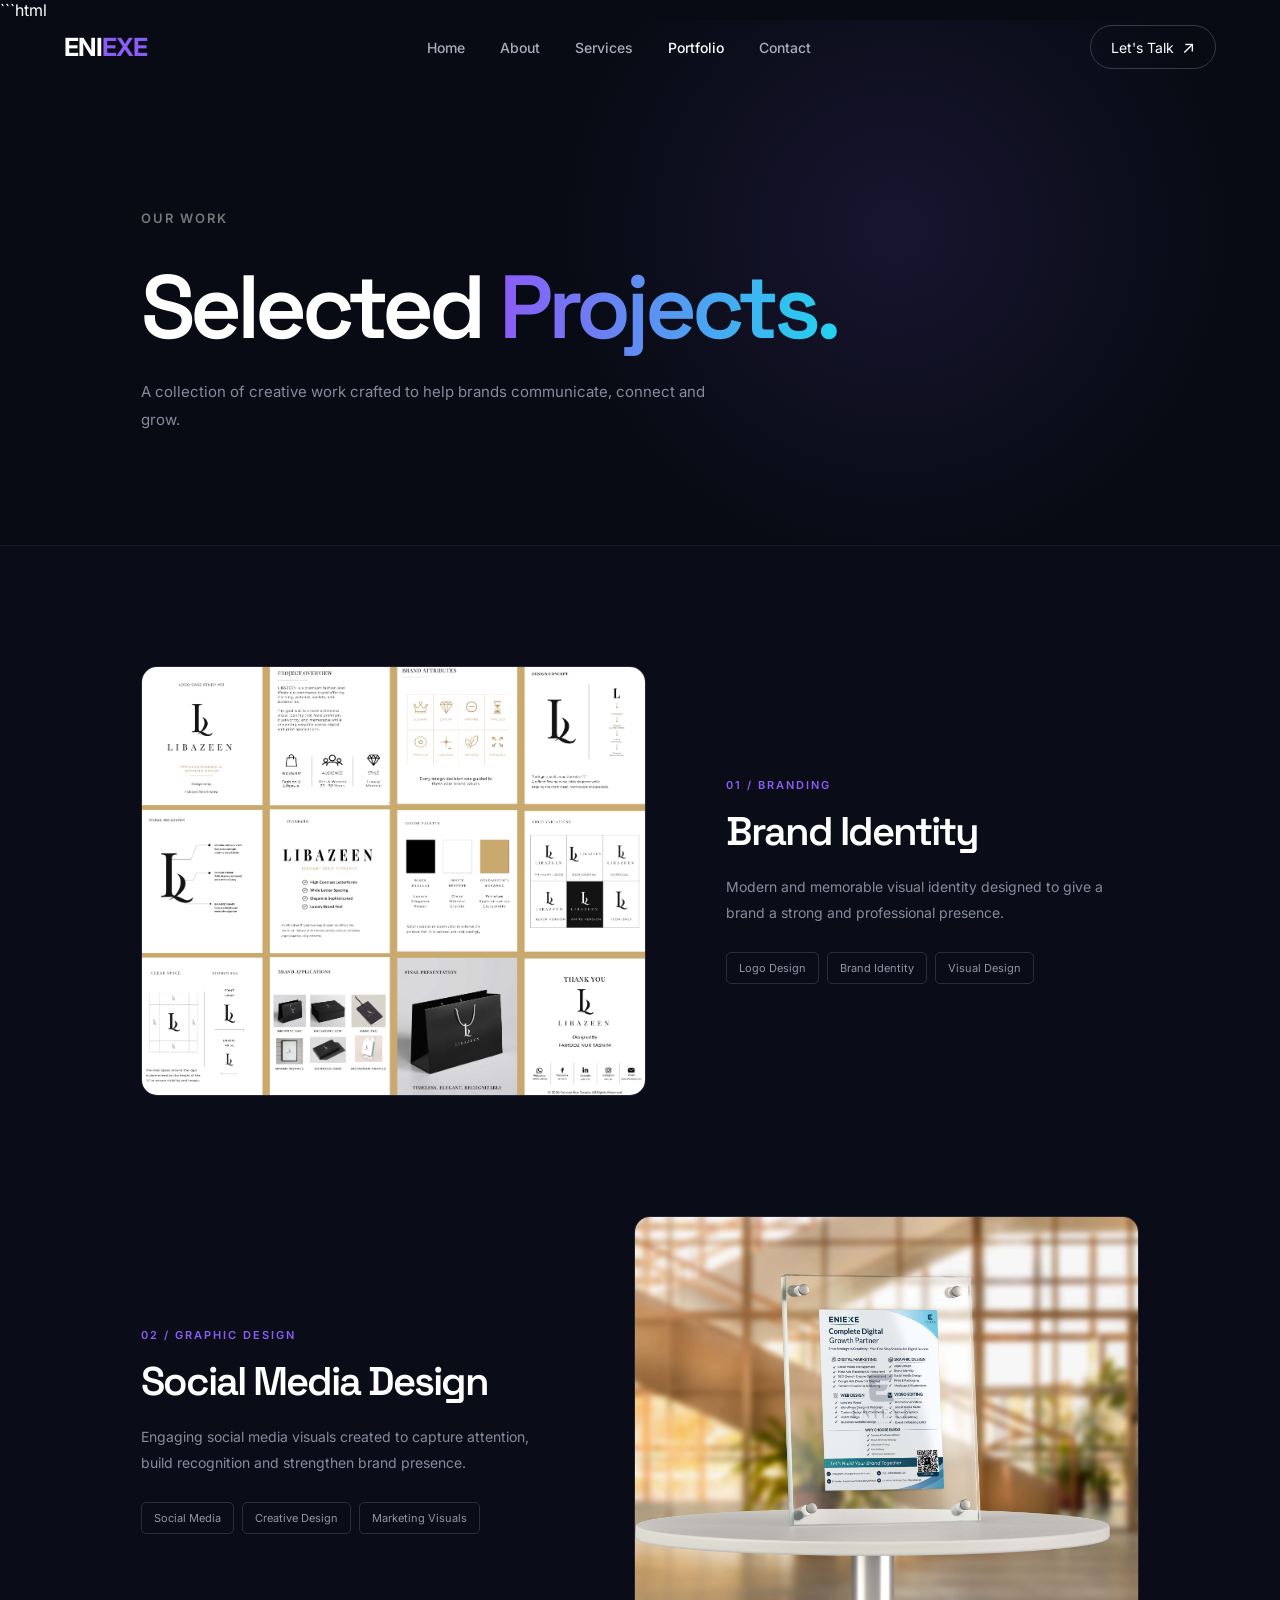
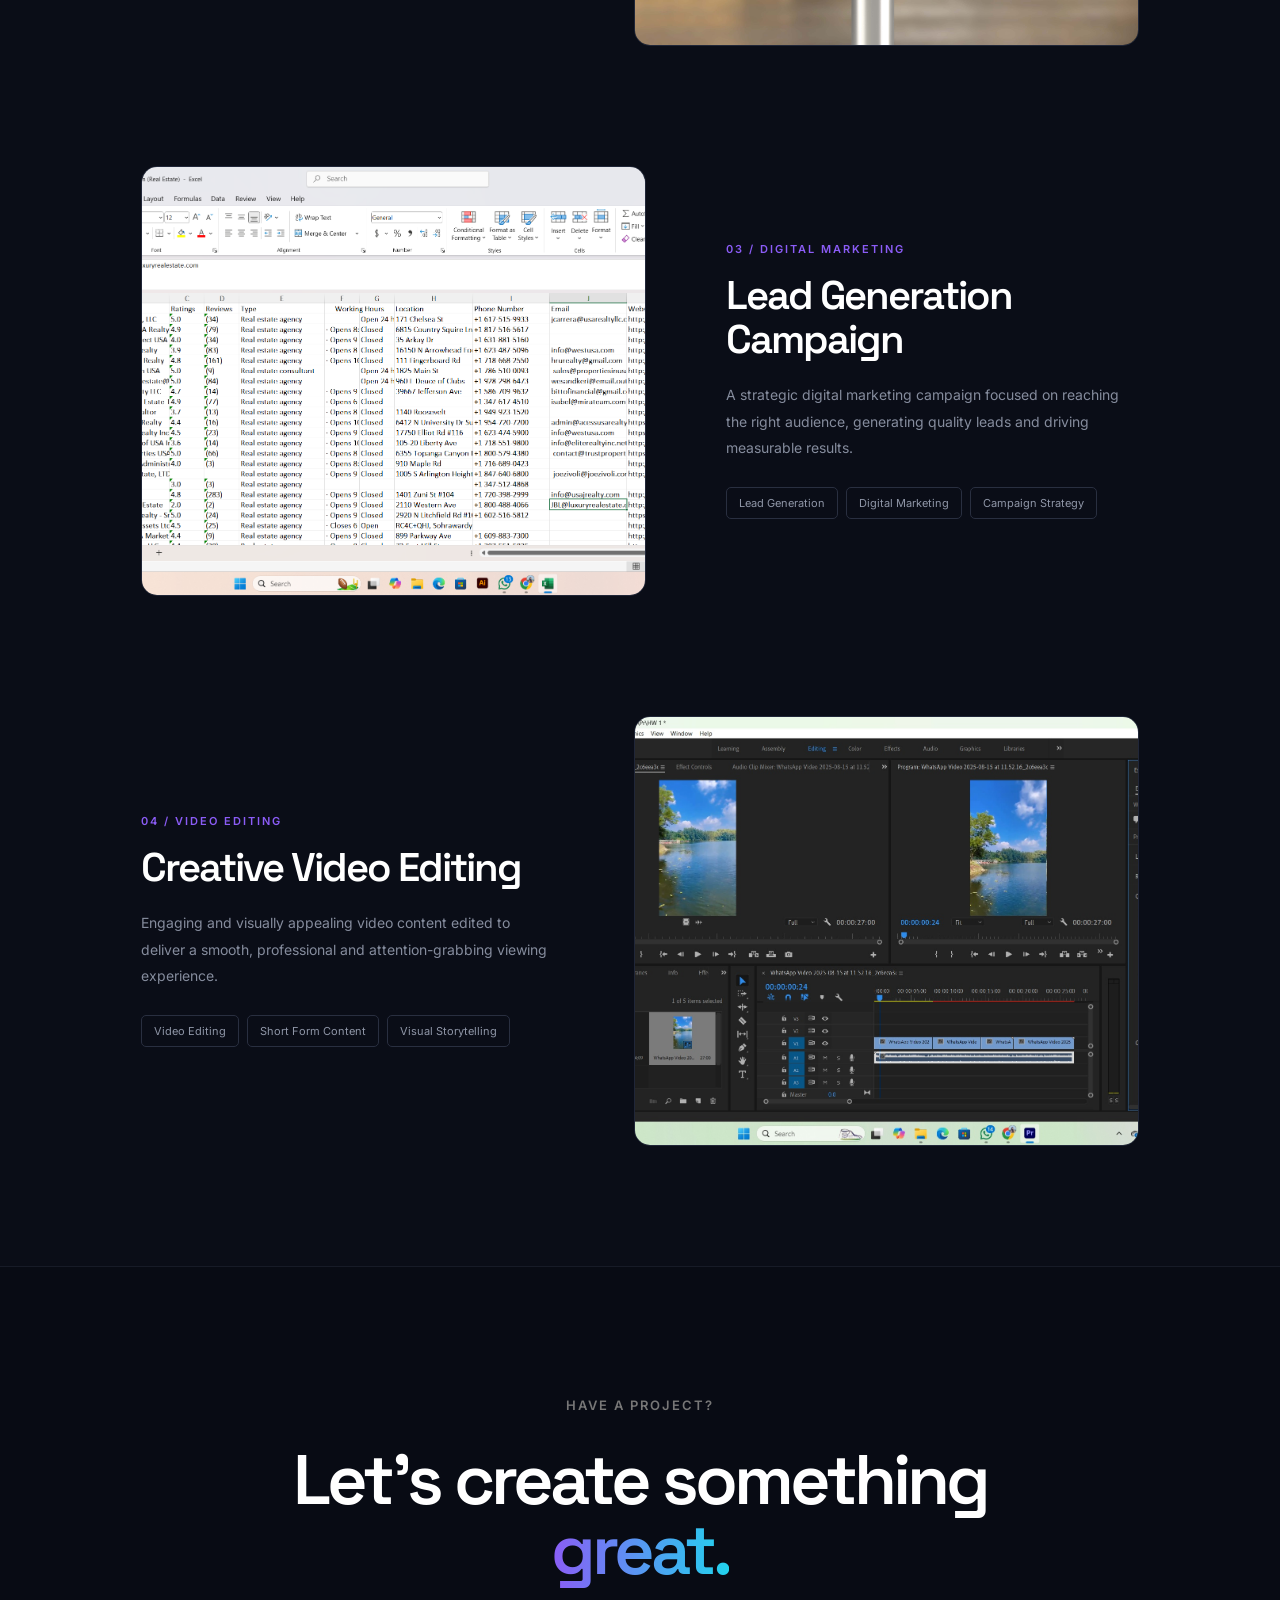
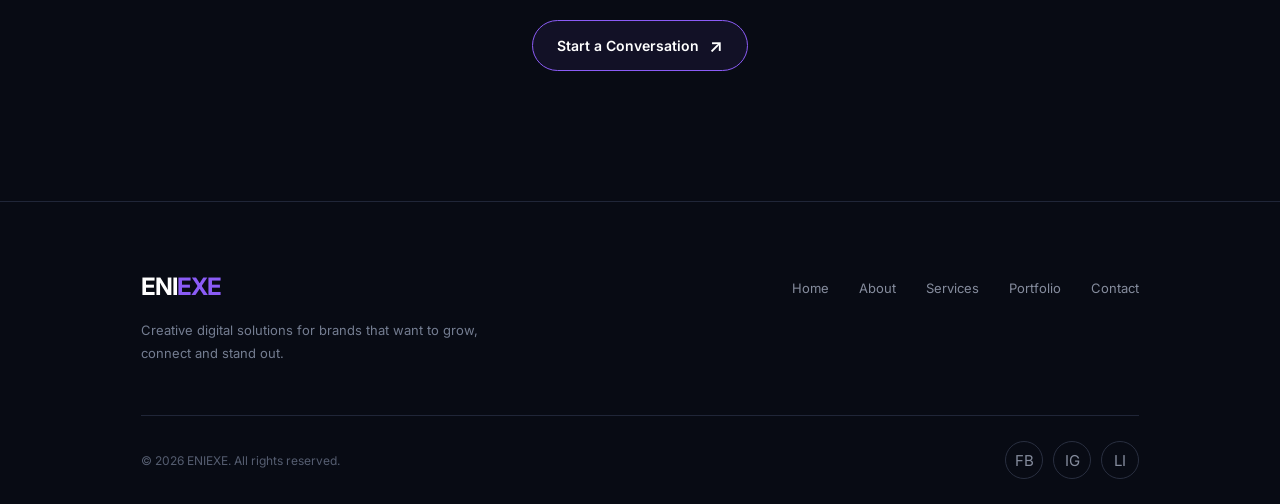
==== portfolio.html @ 936d0c3c "Update social media links and icons" ====
```html
<!DOCTYPE html>
<html lang="en">

<head>

    <meta charset="UTF-8">
    <meta name="viewport" content="width=device-width, initial-scale=1.0">

    <title>Portfolio | ENIEXE</title>

    <link rel="preconnect" href="https://fonts.googleapis.com">
    <link rel="preconnect" href="https://fonts.gstatic.com" crossorigin>

    <link href="https://fonts.googleapis.com/css2?family=Inter:wght@400;500;600;700&family=Space+Grotesk:wght@500;600;700&display=swap" rel="stylesheet">

    <link rel="stylesheet" href="css/style.css">
<link 
    rel="stylesheet" 
    href="https://cdnjs.cloudflare.com/ajax/libs/font-awesome/6.5.2/css/all.min.css"
>
</head>


<body>


    <!-- =========================
         NAVBAR
    ========================= -->

    <nav class="navbar">

        <div class="nav-container">

            <a href="index.html" class="brand">
                ENI<span>EXE</span>
            </a>

            <div class="nav-menu">

                <a href="index.html">Home</a>
                <a href="about.html">About</a>
                <a href="services.html">Services</a>
                <a href="portfolio.html" class="active">Portfolio</a>
                <a href="contact.html">Contact</a>

            </div>

            <a href="contact.html" class="nav-button">
                Let's Talk <span>↗</span>
            </a>

            <button class="menu-toggle">
                ☰
            </button>

        </div>

    </nav>



    <!-- =========================
         PORTFOLIO HERO
    ========================= -->

    <section class="portfolio-page">

        <div class="portfolio-page-container">

            <span class="section-label">
                OUR WORK
            </span>

            <h1>
                Selected <span>Projects.</span>
            </h1>

            <p>
                A collection of creative work crafted to help brands
                communicate, connect and grow.
            </p>

        </div>

    </section>



    <!-- =========================
         PROJECTS
    ========================= -->

    <section class="portfolio-projects">

        <div class="portfolio-projects-container">


            <!-- PROJECT 01 -->

            <article class="project-item">

                <div class="project-image">

                    <img
                        src="images/portfolio-1.jpg"
                        alt="Brand Identity Design"
                    >

                </div>

                <div class="project-content">

                    <span>01 / BRANDING</span>

                    <h2>Brand Identity</h2>

                    <p>
                        Modern and memorable visual identity designed
                        to give a brand a strong and professional presence.
                    </p>

                    <div class="project-tags">
                        <span>Logo Design</span>
                        <span>Brand Identity</span>
                        <span>Visual Design</span>
                    </div>

                </div>

            </article>



            <!-- PROJECT 02 -->

            <article class="project-item reverse">

                <div class="project-image">

                    <img
                        src="images/portfolio-2.jpg"
                        alt="Social Media Design"
                    >

                </div>

                <div class="project-content">

                    <span>02 / GRAPHIC DESIGN</span>

                    <h2>Social Media Design</h2>

                    <p>
                        Engaging social media visuals created to capture
                        attention, build recognition and strengthen brand presence.
                    </p>

                    <div class="project-tags">
                        <span>Social Media</span>
                        <span>Creative Design</span>
                        <span>Marketing Visuals</span>
                    </div>

                </div>

            </article>



            <!-- PROJECT 03 -->

            <article class="project-item">

                <div class="project-image">

                    <img
                        src="images/portfolio-3.jpg"
                        alt="Digital Marketing Lead Generation"
                    >

                </div>

                <div class="project-content">

                    <span>03 / DIGITAL MARKETING</span>

                    <h2>Lead Generation Campaign</h2>

                    <p>
                        A strategic digital marketing campaign focused on
                        reaching the right audience, generating quality leads
                        and driving measurable results.
                    </p>

                    <div class="project-tags">
                        <span>Lead Generation</span>
                        <span>Digital Marketing</span>
                        <span>Campaign Strategy</span>
                    </div>

                </div>

            </article>



            <!-- PROJECT 04 -->

            <article class="project-item reverse">

                <div class="project-image">

                    <img
                        src="images/portfolio-4.jpg"
                        alt="Video Editing Project"
                    >

                </div>

                <div class="project-content">

                    <span>04 / VIDEO EDITING</span>

                    <h2>Creative Video Editing</h2>

                    <p>
                        Engaging and visually appealing video content edited
                        to deliver a smooth, professional and attention-grabbing
                        viewing experience.
                    </p>

                    <div class="project-tags">
                        <span>Video Editing</span>
                        <span>Short Form Content</span>
                        <span>Visual Storytelling</span>
                    </div>

                </div>

            </article>


        </div>

    </section>



    <!-- =========================
         CTA
    ========================= -->

    <section class="portfolio-cta">

        <div class="portfolio-cta-container">

            <span class="section-label">
                HAVE A PROJECT?
            </span>

            <h2>
                Let's create something
                <span>great.</span>
            </h2>

            <a href="contact.html" class="contact-button">
                Start a Conversation
                <span>↗</span>
            </a>

        </div>

    </section>



    <!-- =========================
         FOOTER
    ========================= -->

    <footer class="footer">

        <div class="footer-container">

            <div class="footer-brand">

                <a href="index.html" class="brand">
                    ENI<span>EXE</span>
                </a>

                <p>
                    Creative digital solutions for brands
                    that want to grow, connect and stand out.
                </p>

            </div>


            <div class="footer-links">

                <a href="index.html">Home</a>
                <a href="about.html">About</a>
                <a href="services.html">Services</a>
                <a href="portfolio.html">Portfolio</a>
                <a href="contact.html">Contact</a>

            </div>

        </div>


        <div class="footer-bottom">

            <p>
                © 2026 ENIEXE. All rights reserved.
            </p>

            <div class="footer-socials">

                <a href="#">FB</a>
                <a href="#">IG</a>
                <a href="#">LI</a>

            </div>

        </div>

    </footer>


</body>

</html>
---- css/style.css ----
/* =========================
   RESET
========================= */

* {
    margin: 0;
    padding: 0;
    box-sizing: border-box;
}

html {
    scroll-behavior: smooth;
}

body {
    font-family: 'Inter', sans-serif;
    background: #080b14;
    color: #ffffff;
    overflow-x: hidden;
}

a {
    text-decoration: none;
    color: inherit;
}


/* =========================
   NAVBAR
========================= */

.navbar {
    position: absolute;
    top: 0;
    left: 0;
    width: 100%;
    padding: 25px 0;
    z-index: 1000;
}

.nav-container {
    width: 90%;
    max-width: 1200px;
    margin: auto;

    display: flex;
    align-items: center;
    justify-content: space-between;
}


/* Brand */

.brand {
    color: #ffffff;
    text-decoration: none;

    font-size: 25px;
    font-weight: 700;
    letter-spacing: -1px;
}

.brand span {
    color: #8b5cf6;
}


/* Navigation */

.nav-menu {
    display: flex;
    align-items: center;
    gap: 35px;
}

.nav-menu a {
    color: #a7adbd;
    text-decoration: none;

    font-size: 14px;
    font-weight: 500;

    transition: 0.3s ease;
}

.nav-menu a:hover,
.nav-menu a.active {
    color: #ffffff;
}


/* Let's Talk */

.nav-button {
    display: flex;
    align-items: center;
    gap: 8px;

    padding: 11px 20px;

    color: #ffffff;
    text-decoration: none;

    border: 1px solid #353a4a;
    border-radius: 30px;

    font-size: 14px;

    transition: 0.3s ease;
}

.nav-button span {
    font-size: 17px;
}

.nav-button:hover {
    background: #ffffff;
    color: #080b14;
    border-color: #ffffff;
}


/* Mobile Menu */

.menu-toggle {
    display: none;

    background: transparent;
    border: none;

    color: #ffffff;
    font-size: 25px;

    cursor: pointer;
}


/* =========================
   HERO
========================= */

.hero {
    min-height: 100vh;

    position: relative;

    display: flex;
    align-items: center;
    justify-content: center;

    text-align: center;

    overflow: hidden;

    background:
        radial-gradient(
            circle at 50% 40%,
            rgba(139, 92, 246, 0.18),
            transparent 35%
        ),
        radial-gradient(
            circle at 20% 80%,
            rgba(34, 211, 238, 0.08),
            transparent 30%
        ),
        #080b14;
}


/* Hero Content */

.hero-content {
    width: 90%;
    max-width: 850px;

    padding-top: 80px;

    position: relative;
    z-index: 2;
}


/* Logo */

.logo {
    width: 120px;
    max-width: 100%;
    margin-bottom: 25px;

    filter: brightness(0) invert(1);
}


/* Main Heading */

.hero h1 {
    font-family: 'Space Grotesk', sans-serif;

    font-size: clamp(60px, 9vw, 110px);

    line-height: 0.95;

    font-weight: 700;

    letter-spacing: -5px;

    margin-bottom: 15px;

    background: linear-gradient(
        90deg,
        #ffffff,
        #8b5cf6,
        #22d3ee
    );

    -webkit-background-clip: text;
    -webkit-text-fill-color: transparent;
}


/* Subtitle */

.hero h3 {
    font-size: 20px;

    font-weight: 500;

    color: #b5bbca;

    margin-bottom: 25px;
}


/* Description */

.hero p {
    max-width: 650px;

    margin: 0 auto 35px;

    color: #9299aa;

    font-size: 15px;

    line-height: 1.8;
}


/* =========================
   BUTTONS
========================= */

.buttons {
    display: flex;

    justify-content: center;

    align-items: center;

    gap: 15px;
}

.buttons a {
    display: inline-flex;

    align-items: center;

    justify-content: center;

    padding: 14px 25px;

    border-radius: 7px;

    font-size: 14px;

    font-weight: 600;

    transition: 0.3s ease;
}


/* First Button */

.buttons a:first-child {
    background: #ffffff;

    color: #080b14;
}

.buttons a:first-child:hover {
    transform: translateY(-3px);

    box-shadow:
        0 10px 30px rgba(255, 255, 255, 0.15);
}


/* Second Button */

.buttons a:last-child {
    border: 1px solid #353a4a;

    color: #ffffff;
}

.buttons a:last-child:hover {
    border-color: #8b5cf6;

    background: rgba(139, 92, 246, 0.08);
}


/* =========================
   RESPONSIVE
========================= */

@media (max-width: 768px) {

    .nav-menu,
    .nav-button {
        display: none;
    }

    .menu-toggle {
        display: block;
    }

    .hero {
        min-height: 100vh;
    }

    .hero h1 {
        font-size: 60px;

        letter-spacing: -3px;
    }

    .hero h3 {
        font-size: 17px;
    }

    .hero p {
        font-size: 14px;
    }

    .buttons {
        flex-direction: column;
    }

    .buttons a {
        width: 200px;
    }
}
/* =========================
   ABOUT SECTION
========================= */

.about-section {
    padding: 140px 0;
    background: #080b14;
    border-top: 1px solid #171b27;
}

.about-container {
    width: 90%;
    max-width: 1200px;
    margin: auto;

    display: grid;
    grid-template-columns: 1fr 1fr;
    gap: 100px;
}


/* Section Label */

.section-label {
    display: inline-block;

    color: #8b5cf6;

    font-size: 12px;
    font-weight: 600;

    letter-spacing: 2px;

    margin-bottom: 25px;
}


/* Heading */

.about-heading h2 {
    font-family: 'Space Grotesk', sans-serif;

    font-size: clamp(50px, 6vw, 80px);

    line-height: 1;

    letter-spacing: -4px;

    font-weight: 600;
}

.about-heading h2 span {
    display: block;

    background: linear-gradient(
        90deg,
        #8b5cf6,
        #22d3ee
    );

    -webkit-background-clip: text;
    -webkit-text-fill-color: transparent;
}


/* About Content */

.about-content {
    padding-top: 40px;
}

.about-content p {
    color: #8f96a8;

    font-size: 15px;

    line-height: 1.9;

    margin-bottom: 25px;
}

.about-content .about-intro {
    color: #ffffff;

    font-size: 20px;

    line-height: 1.6;
}


/* About Link */

.about-link {
    display: inline-flex;

    align-items: center;

    gap: 10px;

    margin-top: 15px;

    color: #ffffff;

    font-size: 14px;

    font-weight: 600;

    border-bottom: 1px solid #353a4a;

    padding-bottom: 8px;

    transition: 0.3s ease;
}

.about-link:hover {
    color: #8b5cf6;

    border-color: #8b5cf6;
}

.about-link span {
    font-size: 17px;
}


/* =========================
   STATS
========================= */

.about-stats {
    width: 90%;
    max-width: 1200px;

    margin: 100px auto 0;

    padding-top: 40px;

    border-top: 1px solid #202431;

    display: grid;

    grid-template-columns: repeat(4, 1fr);

    gap: 30px;
}

.stat h3 {
    font-family: 'Space Grotesk', sans-serif;

    font-size: 42px;

    font-weight: 600;

    margin-bottom: 8px;
}

.stat p {
    color: #747b8d;

    font-size: 13px;
}


/* =========================
   ABOUT RESPONSIVE
========================= */

@media (max-width: 768px) {

    .about-section {
        padding: 100px 0;
    }

    .about-container {
        grid-template-columns: 1fr;

        gap: 20px;
    }

    .about-heading h2 {
        font-size: 55px;
    }

    .about-content {
        padding-top: 10px;
    }

    .about-stats {
        grid-template-columns: repeat(2, 1fr);

        margin-top: 70px;
    }

}
/* =========================
   SERVICES SECTION
========================= */

.services-section {
    padding: 140px 0;
    background: #0a0d17;
    border-top: 1px solid #171b27;
}

.services-container {
    width: 90%;
    max-width: 1200px;
    margin: auto;
}


/* =========================
   SERVICES HEADING
========================= */

.services-heading {
    display: flex;
    justify-content: space-between;
    align-items: flex-end;

    gap: 50px;

    margin-bottom: 70px;
}

.services-heading h2 {
    font-family: 'Space Grotesk', sans-serif;

    font-size: clamp(50px, 6vw, 80px);

    line-height: 1;

    letter-spacing: -4px;

    font-weight: 600;
}

.services-heading h2 span {
    background: linear-gradient(
        90deg,
        #8b5cf6,
        #22d3ee
    );

    -webkit-background-clip: text;
    -webkit-text-fill-color: transparent;
}

.services-heading > p {
    max-width: 400px;

    color: #858c9d;

    font-size: 14px;

    line-height: 1.8;

    margin-bottom: 5px;
}


/* =========================
   SERVICES GRID
========================= */

.services-grid {
    display: grid;

    grid-template-columns: repeat(2, 1fr);

    gap: 20px;
}


/* =========================
   SERVICE CARD
========================= */

.service-card {
    position: relative;

    padding: 35px;

    min-height: 400px;

    background: #0d111d;

    border: 1px solid #202533;

    border-radius: 12px;

    overflow: hidden;

    transition: 0.4s ease;
}

.service-card::before {
    content: "";

    position: absolute;

    width: 180px;
    height: 180px;

    right: -80px;
    top: -80px;

    border-radius: 50%;

    background: rgba(139, 92, 246, 0.08);

    filter: blur(40px);

    transition: 0.4s ease;
}

.service-card:hover {
    transform: translateY(-8px);

    border-color: #4c426e;

    box-shadow:
        0 20px 50px rgba(0, 0, 0, 0.25);
}

.service-card:hover::before {
    background: rgba(139, 92, 246, 0.18);
}


/* =========================
   CARD TOP
========================= */

.service-top {
    display: flex;

    align-items: center;

    justify-content: space-between;

    margin-bottom: 55px;
}

.service-number {
    color: #555d70;

    font-family: 'Space Grotesk', sans-serif;

    font-size: 14px;
}

.service-icon {
    width: 48px;
    height: 48px;

    display: flex;

    align-items: center;
    justify-content: center;

    border: 1px solid #303646;

    border-radius: 50%;

    color: #a78bfa;

    font-size: 20px;

    transition: 0.3s ease;
}

.service-card:hover .service-icon {
    background: #8b5cf6;

    color: #ffffff;

    border-color: #8b5cf6;

    transform: rotate(10deg);
}


/* =========================
   CARD CONTENT
========================= */

.service-card h3 {
    font-family: 'Space Grotesk', sans-serif;

    font-size: 27px;

    margin-bottom: 15px;
}

.service-card > p {
    color: #858c9d;

    font-size: 14px;

    line-height: 1.8;

    max-width: 470px;

    margin-bottom: 25px;
}


/* =========================
   SERVICE LIST
========================= */

.service-list {
    display: flex;

    flex-wrap: wrap;

    gap: 8px;

    margin-bottom: 25px;
}

.service-list span {
    padding: 7px 11px;

    border: 1px solid #242a38;

    border-radius: 5px;

    color: #8f96a7;

    font-size: 11px;
}


/* =========================
   SERVICE LINK
========================= */

.service-link {
    display: inline-flex;

    align-items: center;

    gap: 8px;

    color: #ffffff;

    font-size: 13px;

    font-weight: 600;

    transition: 0.3s ease;
}

.service-link span {
    font-size: 17px;

    transition: 0.3s ease;
}

.service-link:hover {
    color: #a78bfa;
}

.service-link:hover span {
    transform: translate(3px, -3px);
}


/* =========================
   SERVICES RESPONSIVE
========================= */

@media (max-width: 768px) {

    .services-section {
        padding: 100px 0;
    }

    .services-heading {
        flex-direction: column;

        align-items: flex-start;

        gap: 25px;
    }

    .services-heading h2 {
        font-size: 55px;
    }

    .services-grid {
        grid-template-columns: 1fr;
    }

    .service-card {
        min-height: auto;

        padding: 28px;
    }
}
.service-icon svg {
    width: 21px;
    height: 21px;
    display: block;
}
.service-icon svg {
    width: 22px;
    height: 22px;
    display: block;
}
/* ================= ABOUT SECTION ================= */

.about-section {
    padding: 140px 0;
    background: #080b14;
}

.about-container {
    width: 78%;
    max-width: 1200px;
    margin: auto;

    display: grid;
    grid-template-columns: 1fr 1fr;
    gap: 100px;
}


/* Section Label */

.section-label {
    color: #8b5cf6;
    font-size: 13px;
    font-weight: 600;
    letter-spacing: 3px;
}


/* Heading */

.about-left h2 {
    margin-top: 25px;

    font-size: 55px;
    line-height: 1.1;
    font-weight: 600;
    color: #ffffff;
}

.about-left h2 span {
    background: linear-gradient(
        90deg,
        #9b6cff,
        #35c6e8
    );

    -webkit-background-clip: text;
    -webkit-text-fill-color: transparent;
}


/* Right Content */

.about-right {
    padding-top: 45px;
}

.about-right p {
    color: #8f9bb5;
    font-size: 16px;
    line-height: 1.9;
    margin-bottom: 25px;
}

.about-right .about-intro {
    color: #dce1ed;
    font-size: 19px;
    line-height: 1.7;
}


/* About Link */

.about-link {
    display: inline-flex;
    gap: 10px;
    align-items: center;

    margin-top: 15px;

    color: #ffffff;
    text-decoration: none;

    font-weight: 600;

    transition: 0.3s ease;
}

.about-link span {
    font-size: 18px;
}

.about-link:hover {
    color: #9b6cff;
}


/* Stats */

.about-stats {
    width: 78%;
    max-width: 1200px;
    margin: 100px auto 0;

    display: grid;
    grid-template-columns: repeat(4, 1fr);

    border-top: 1px solid #202638;
    border-bottom: 1px solid #202638;
}

.stat {
    padding: 40px 25px;

    border-right: 1px solid #202638;
}

.stat:last-child {
    border-right: none;
}

.stat h3 {
    margin: 0 0 10px;

    font-size: 38px;
    font-weight: 600;

    background: linear-gradient(
        90deg,
        #9b6cff,
        #35c6e8
    );

    -webkit-background-clip: text;
    -webkit-text-fill-color: transparent;
}

.stat p {
    margin: 0;

    color: #7f8ba5;
    font-size: 14px;
}
/* =========================
   PORTFOLIO SECTION
========================= */

.portfolio-section {
    padding: 140px 0;
    background: #0a0d17;
    border-top: 1px solid #171b27;
}

.portfolio-container {
    width: 90%;
    max-width: 1200px;
    margin: 0 auto;
}


/* Portfolio Heading */

.portfolio-heading {
    display: flex;
    justify-content: space-between;
    align-items: flex-end;
    gap: 40px;
    margin-bottom: 55px;
}

.section-label {
    display: inline-block;
    margin-bottom: 12px;
    font-size: 13px;
    font-weight: 600;
    letter-spacing: 2px;
    color: #777;
}

.portfolio-heading h2 {
    margin: 0;
    font-family: 'Space Grotesk', sans-serif;
    font-size: 52px;
    line-height: 1.1;
    font-weight: 600;
    letter-spacing: -3px;
    color: #ffffff;
}

.portfolio-heading h2 span {
    background: linear-gradient(
        90deg,
        #8b5cf6,
        #22d3ee
    );

    -webkit-background-clip: text;
    -webkit-text-fill-color: transparent;
}

.portfolio-heading > p {
    max-width: 400px;
    margin: 0;
    color: #858c9d;
    font-size: 14px;
    line-height: 1.8;
}


/* Portfolio Grid */

.portfolio-grid {
    display: grid;
    grid-template-columns: repeat(2, 1fr);
    gap: 35px;
}


/* Portfolio Card */

.portfolio-card {
    background: #f7f7f7;
    border-radius: 18px;
    overflow: hidden;
    transition: transform 0.3s ease, box-shadow 0.3s ease;
}

.portfolio-card:hover {
    transform: translateY(-8px);
    box-shadow: 0 15px 35px rgba(0, 0, 0, 0.08);
}


/* Portfolio Image */

.portfolio-image {
    width: 100%;
    height: 300px;
    overflow: hidden;
    background: #eeeeee;
}

.portfolio-image img {
    width: 100%;
    height: 100%;
    display: block;
    object-fit: cover;
    transition: transform 0.5s ease;
}

.portfolio-card:hover .portfolio-image img {
    transform: scale(1.05);
}


/* Portfolio Info */

.portfolio-info {
    padding: 28px;
}

.portfolio-info > span {
    display: block;
    margin-bottom: 10px;
    font-size: 12px;
    font-weight: 600;
    letter-spacing: 1.5px;
    color: #777;
}

.portfolio-info h3 {
    margin: 0 0 12px;
    font-size: 25px;
    font-weight: 600;
    color: #111;
}

.portfolio-info p {
    margin: 0;
    color: #666;
    font-size: 14px;
    line-height: 1.7;
}


//* View All Button */

.portfolio-button {
    width: 100%;
    margin-top: 50px;

    display: flex;
    justify-content: center;
    align-items: center;
}

.portfolio-button a {
    display: inline-flex;
    align-items: center;
    gap: 10px;

    padding: 14px 25px;

    border: 1px solid #8b5cf6;
    border-radius: 50px;

    color: #ffffff;
    background: rgba(139, 92, 246, 0.08);

    text-decoration: none;

    font-size: 14px;
    font-weight: 600;

    transition: all 0.3s ease;
}

.portfolio-button a span {
    font-size: 18px;
    transition: transform 0.3s ease;
}

.portfolio-button a:hover {
    background: #8b5cf6;
    color: #ffffff;
    border-color: #8b5cf6;

    box-shadow: 0 8px 25px rgba(139, 92, 246, 0.25);
}

.portfolio-button a:hover span {
    transform: translate(3px, -3px);
}

/* =========================
   RESPONSIVE
========================= */

@media (max-width: 768px) {

    .portfolio-section {
        padding: 70px 0;
    }

    .portfolio-heading {
        flex-direction: column;
        align-items: flex-start;
        gap: 20px;
        margin-bottom: 40px;
    }

    .portfolio-heading h2 {
        font-size: 40px;
    }

    .portfolio-grid {
        grid-template-columns: 1fr;
        gap: 25px;
    }
    .portfolio-image {
        height: 260px;
    }
}
@media (max-width: 480px) {
    .portfolio-heading h2 {
        font-size: 34px;
    }
    .portfolio-info {
        padding: 22px;
    }
    .portfolio-info h3 {
        font-size: 22px;
    }
    .portfolio-image {
        height: 230px;
    }
}
/* FORCE VIEW ALL BUTTON CENTER */

.portfolio-button {
    width: 100% !important;
    display: flex !important;
    justify-content: center !important;
    align-items: center !important;
    text-align: center !important;
    margin: 50px auto 0 !important;
}

.portfolio-button a {
    margin: 0 auto !important;
}
/* =========================
   CONTACT SECTION
========================= */

.contact-section {
    padding: 140px 0;
    background: #080b14;
    border-top: 1px solid #171b27;
}

.contact-container {
    width: 78%;
    max-width: 1200px;
    margin: auto;

    display: grid;
    grid-template-columns: 1.2fr 0.8fr;
    gap: 100px;

    align-items: center;
}


/* Contact Heading */

.contact-content h2 {
    margin: 0 0 25px;

    font-family: 'Space Grotesk', sans-serif;

    font-size: clamp(50px, 6vw, 80px);

    line-height: 1;

    letter-spacing: -4px;

    font-weight: 600;

    color: #ffffff;
}

.contact-content h2 span {
    background: linear-gradient(
        90deg,
        #8b5cf6,
        #22d3ee
    );

    -webkit-background-clip: text;
    -webkit-text-fill-color: transparent;
}


/* Contact Description */

.contact-content > p {
    max-width: 520px;

    margin-bottom: 35px;

    color: #858c9d;

    font-size: 15px;

    line-height: 1.9;
}


/* Contact Button */

.contact-button {
    display: inline-flex;

    align-items: center;
    gap: 10px;

    padding: 14px 24px;

    border: 1px solid #8b5cf6;

    border-radius: 50px;

    background: rgba(139, 92, 246, 0.08);

    color: #ffffff;

    font-size: 14px;

    font-weight: 600;

    transition: 0.3s ease;
}

.contact-button span {
    font-size: 18px;

    transition: 0.3s ease;
}

.contact-button:hover {
    background: #8b5cf6;

    border-color: #8b5cf6;

    box-shadow:
        0 10px 30px rgba(139, 92, 246, 0.25);
}

.contact-button:hover span {
    transform: translate(3px, -3px);
}


/* Contact Details */

.contact-details {
    display: flex;

    flex-direction: column;

    gap: 35px;
}

.contact-item {
    padding-bottom: 25px;

    border-bottom: 1px solid #202638;
}

.contact-item span {
    display: block;

    margin-bottom: 12px;

    color: #8b5cf6;

    font-size: 11px;

    font-weight: 600;

    letter-spacing: 2px;
}

.contact-item a {
    color: #ffffff;

    font-size: 16px;

    transition: 0.3s ease;
}

.contact-item a:hover {
    color: #8b5cf6;
}

.contact-item p {
    margin: 0;

    color: #858c9d;

    font-size: 14px;

    line-height: 1.8;
}


/* =========================
   CONTACT RESPONSIVE
========================= */

@media (max-width: 768px) {

    .contact-section {
        padding: 100px 0;
    }

    .contact-container {
        width: 90%;

        grid-template-columns: 1fr;

        gap: 60px;
    }

    .contact-content h2 {
        font-size: 55px;
    }

}
/* =========================
   FOOTER
========================= */

.footer {
    padding: 70px 0 25px;

    background: #080b14;

    border-top: 1px solid #202638;
}

.footer-container {
    width: 78%;
    max-width: 1200px;

    margin: auto;

    display: flex;

    justify-content: space-between;

    align-items: flex-start;

    gap: 60px;

    padding-bottom: 50px;
}


/* Footer Brand */

.footer-brand {
    max-width: 350px;
}

.footer-brand .brand {
    display: inline-block;

    margin-bottom: 18px;

    font-size: 24px;
}

.footer-brand p {
    color: #747d91;

    font-size: 13px;

    line-height: 1.8;

    margin: 0;
}


/* Footer Links */

.footer-links {
    display: flex;

    align-items: center;

    gap: 30px;

    padding-top: 8px;
}

.footer-links a {
    color: #858c9d;

    font-size: 13px;

    transition: 0.3s ease;
}

.footer-links a:hover {
    color: #ffffff;
}


/* Footer Bottom */

.footer-bottom {
    width: 78%;
    max-width: 1200px;

    margin: auto;

    padding-top: 25px;

    border-top: 1px solid #202638;
    display: flex;
    justify-content: space-between;
    align-items: center;
}
.footer-bottom p {
    margin: 0;
    color: #555d70;
    font-size: 12px;
}
/* Social Links */
.footer-socials {
    display: flex;
    align-items: center;
    gap: 10px;
}
.footer-socials a {
    width: 38px;
    height: 38px;

    display: flex;
    align-items: center;
    justify-content: center;

    border: 1px solid #292f40;
    border-radius: 50%;

    color: #858c9d;

    font-size: 15px;

    transition: 0.3s ease;
}

.footer-socials a:hover {
    color: #ffffff;
    border-color: #8b5cf6;
    background: rgba(139, 92, 246, 0.08);

    transform: translateY(-3px);
}
.footer-socials a:hover {
    color: #ffffff;
    border-color: #8b5cf6;
    background: rgba(139, 92, 246, 0.08);
}


/* ====== FOOTER RESPONSIVEn ====== */
@media (max-width: 768px) {
    .footer {
        padding-top: 60px;
    }
    .footer-container {
        width: 90%;
        flex-direction: column;
        gap: 35px;
        padding-bottom: 35px;
    }
    .footer-links {
        flex-wrap: wrap;
        gap: 18px;
    }
    .footer-bottom {
        width: 90%;
        flex-direction: column;
        align-items: flex-start;
        gap: 20px;
    }
}
/* ======== PORTFOLIO PAGE ============ */

.portfolio-page {
    padding: 190px 0 110px;

    background:
        radial-gradient(
            circle at 70% 40%,
            rgba(139, 92, 246, 0.12),
            transparent 35%
        ),
        #080b14;

    border-bottom: 1px solid #171b27;
}

.portfolio-page-container {
    width: 78%;
    max-width: 1200px;
    margin: auto;
}

.portfolio-page h1 {
    margin: 25px 0;

    font-family: 'Space Grotesk', sans-serif;

    font-size: clamp(55px, 7vw, 90px);

    line-height: 1;

    letter-spacing: -5px;

    font-weight: 600;

    color: #ffffff;
}

.portfolio-page h1 span {
    background: linear-gradient(
        90deg,
        #8b5cf6,
        #22d3ee
    );

    -webkit-background-clip: text;
    -webkit-text-fill-color: transparent;
}

.portfolio-page p {
    max-width: 600px;

    color: #858c9d;

    font-size: 15px;

    line-height: 1.9;
}



/* =========================
   PROJECTS
========================= */

.portfolio-projects {
    padding: 120px 0;

    background: #0a0d17;
}

.portfolio-projects-container {
    width: 78%;
    max-width: 1200px;
    margin: auto;
}

.project-item {
    display: grid;

    grid-template-columns: 1.1fr 0.9fr;

    gap: 80px;

    align-items: center;

    margin-bottom: 120px;
}

.project-item:last-child {
    margin-bottom: 0;
}

.project-item.reverse {
    grid-template-columns: 0.9fr 1.1fr;
}

.project-item.reverse .project-image {
    order: 2;
}

.project-item.reverse .project-content {
    order: 1;
}



/* Project Image */

.project-image {
    width: 100%;
    height: 430px;

    overflow: hidden;

    border-radius: 16px;

    border: 1px solid #202638;

    background: #0d111d;
}

.project-image img {
    width: 100%;
    height: 100%;

    display: block;

    object-fit: cover;

    transition: transform 0.5s ease;
}

.project-item:hover .project-image img {
    transform: scale(1.04);
}



/* Project Content */

.project-content > span {
    display: block;

    margin-bottom: 18px;

    color: #8b5cf6;

    font-size: 11px;

    font-weight: 600;

    letter-spacing: 2px;
}

.project-content h2 {
    margin: 0 0 20px;

    font-family: 'Space Grotesk', sans-serif;

    font-size: 40px;

    line-height: 1.1;

    letter-spacing: -2px;

    font-weight: 600;

    color: #ffffff;
}

.project-content p {
    max-width: 480px;

    margin: 0 0 25px;

    color: #858c9d;

    font-size: 14px;

    line-height: 1.9;
}



/* Project Tags */

.project-tags {
    display: flex;

    flex-wrap: wrap;

    gap: 8px;
}

.project-tags span {
    padding: 8px 12px;

    border: 1px solid #292f40;

    border-radius: 5px;

    color: #8f96a7;

    font-size: 11px;
}



/* =========================
   PORTFOLIO CTA
========================= */

.portfolio-cta {
    padding: 130px 0;

    background: #080b14;

    border-top: 1px solid #171b27;
}

.portfolio-cta-container {
    width: 78%;
    max-width: 1200px;

    margin: auto;

    text-align: center;
}

.portfolio-cta h2 {
    margin: 20px auto 35px;

    max-width: 800px;

    font-family: 'Space Grotesk', sans-serif;

    font-size: clamp(45px, 6vw, 70px);

    line-height: 1;

    letter-spacing: -4px;

    font-weight: 600;

    color: #ffffff;
}

.portfolio-cta h2 span {
    background: linear-gradient(
        90deg,
        #8b5cf6,
        #22d3ee
    );

    -webkit-background-clip: text;
    -webkit-text-fill-color: transparent;
}



/* =========================
   RESPONSIVE
========================= */

@media (max-width: 768px) {

    .portfolio-page {
        padding: 150px 0 80px;
    }

    .portfolio-page-container,
    .portfolio-projects-container,
    .portfolio-cta-container {
        width: 90%;
    }

    .portfolio-page h1 {
        font-size: 55px;
        letter-spacing: -3px;
    }
    .portfolio-projects {
        padding: 80px 0;
    }
    .project-item,
    .project-item.reverse {
        grid-template-columns: 1fr;
        gap: 35px;
        margin-bottom: 80px;
    }
    .project-item.reverse .project-image {
        order: 1;
    }
    .project-item.reverse .project-content {
        order: 2;
    }
    .project-image {
        height: 300px;
    }
    .project-content h2 {
        font-size: 32px;
    }
    .portfolio-cta {
        padding: 90px 0;
    }
    .portfolio-cta h2 {
        font-size: 45px;
    }
}
/* =========================
   MOBILE NAVIGATION
========================= */

@media (max-width: 768px) {

    .nav-menu.mobile-active {

        display: flex;

        position: absolute;

        top: 75px;
        left: 5%;
        right: 5%;

        width: 90%;

        padding: 25px;

        flex-direction: column;

        align-items: center;

        gap: 22px;

        background: #0d111d;

        border: 1px solid #292f40;

        border-radius: 12px;

        box-shadow: 0 20px 50px rgba(0, 0, 0, 0.35);
    }

    .nav-menu.mobile-active a {
        color: #a7adbd;
    }

    .nav-menu.mobile-active a:hover {
        color: #ffffff;
    }

}
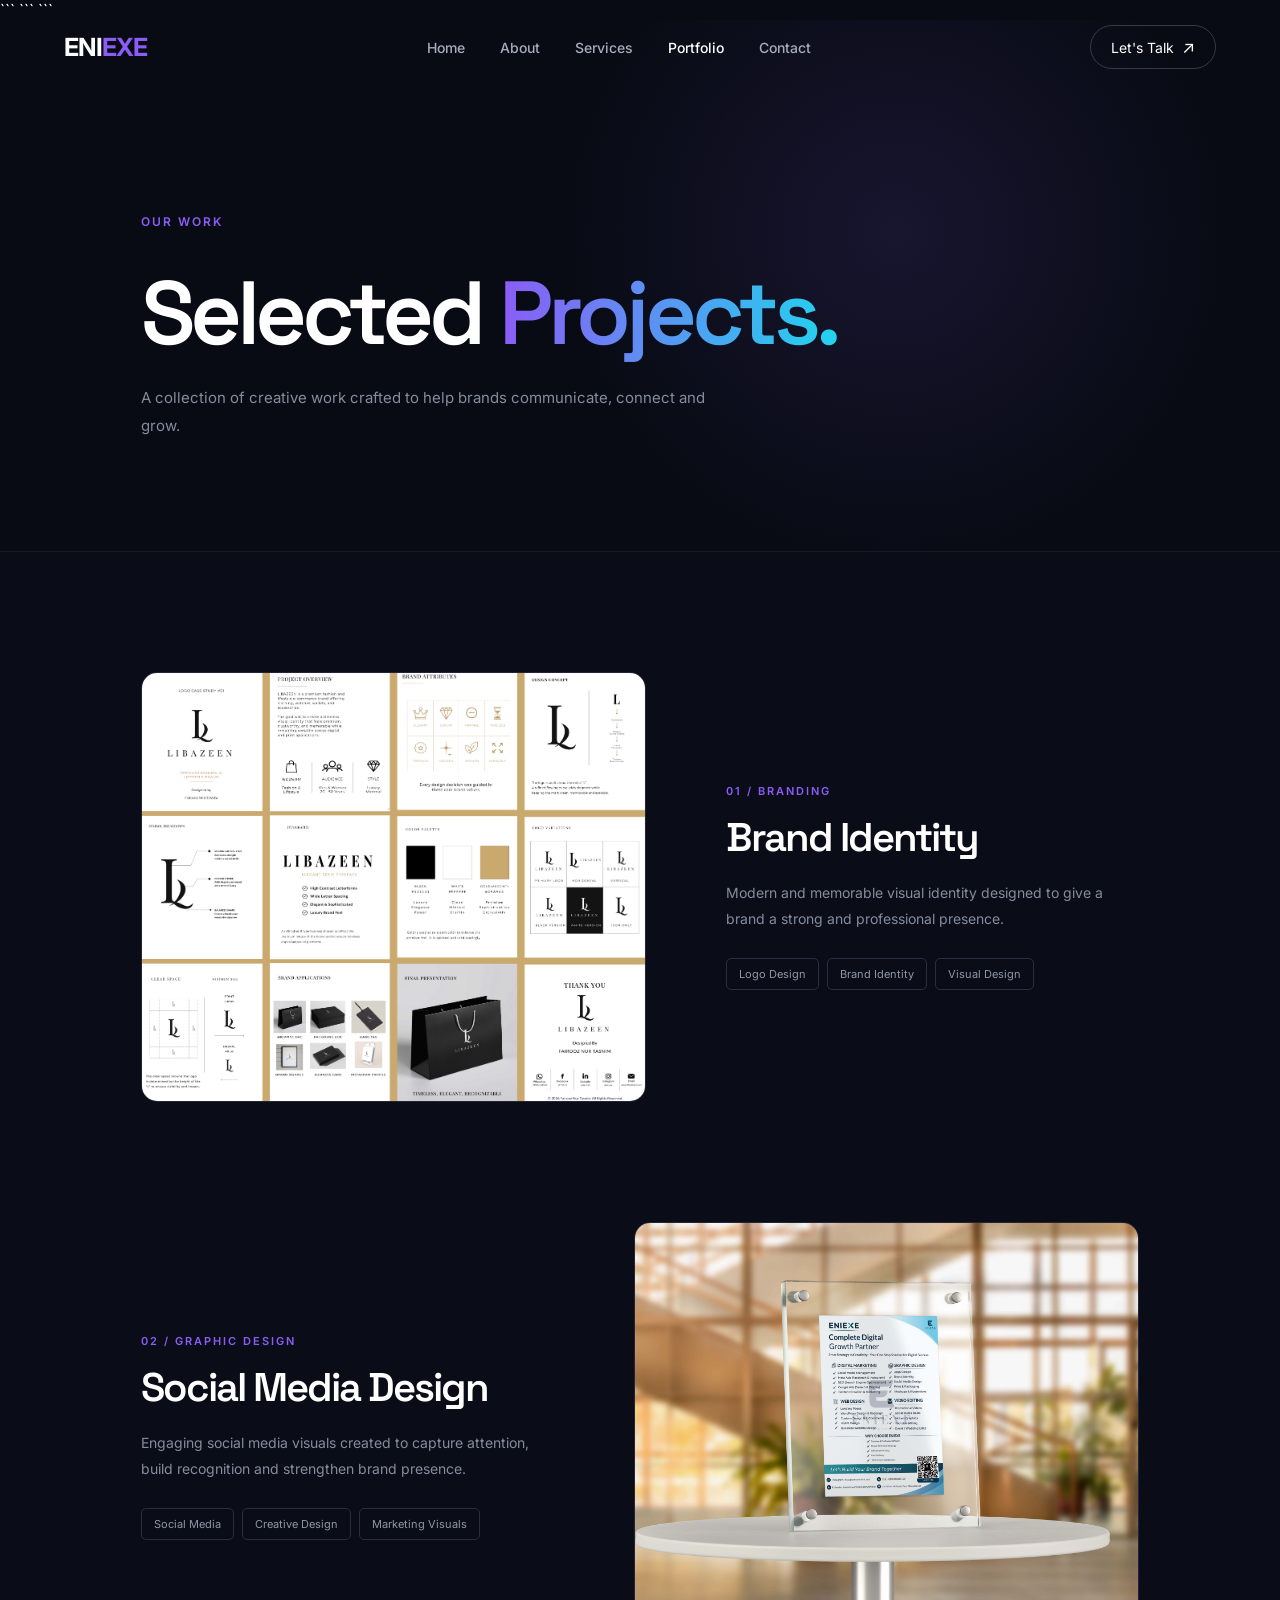
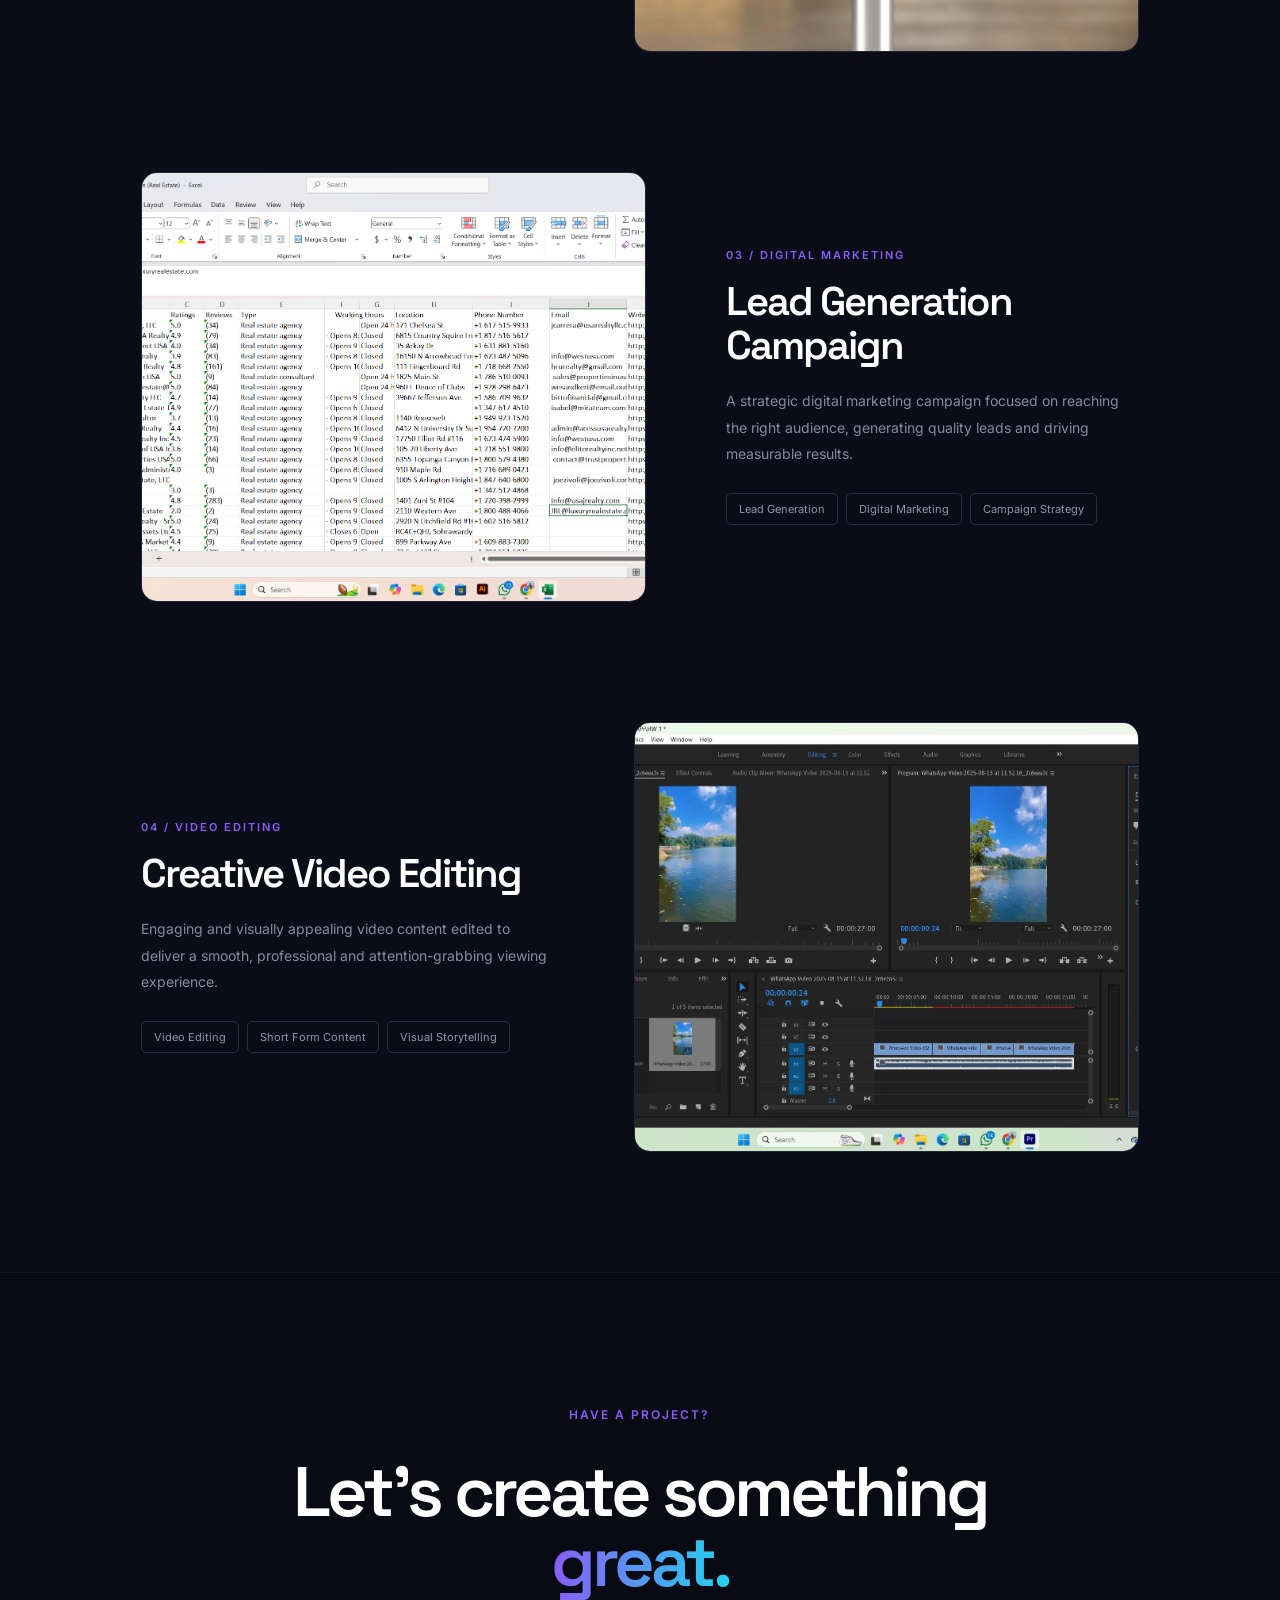
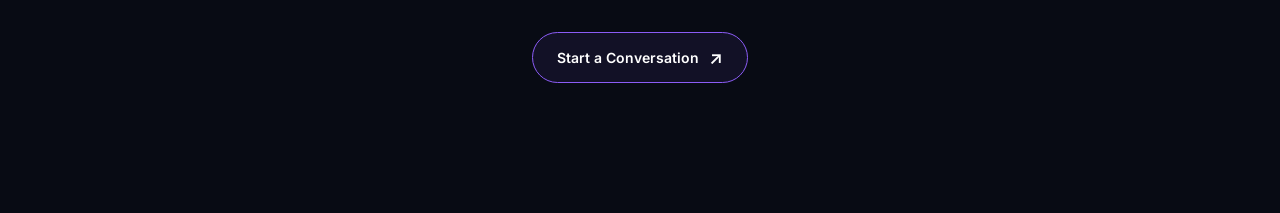
==== commit d3bc557a: "Add mobile navigation" ====
--- a/portfolio.html
+++ b/portfolio.html
@@ -1,335 +1,300 @@
-```html
 <!DOCTYPE html>
+
 <html lang="en">
 
 <head>
 
-    <meta charset="UTF-8">
-    <meta name="viewport" content="width=device-width, initial-scale=1.0">
-
-    <title>Portfolio | ENIEXE</title>
-
-    <link rel="preconnect" href="https://fonts.googleapis.com">
-    <link rel="preconnect" href="https://fonts.gstatic.com" crossorigin>
-
-    <link href="https://fonts.googleapis.com/css2?family=Inter:wght@400;500;600;700&family=Space+Grotesk:wght@500;600;700&display=swap" rel="stylesheet">
-
-    <link rel="stylesheet" href="css/style.css">
-<link 
-    rel="stylesheet" 
+```
+<meta charset="UTF-8">
+<meta name="viewport" content="width=device-width, initial-scale=1.0">
+
+<title>Portfolio | ENIEXE</title>
+
+<link rel="preconnect" href="https://fonts.googleapis.com">
+<link rel="preconnect" href="https://fonts.gstatic.com" crossorigin>
+
+<link href="https://fonts.googleapis.com/css2?family=Inter:wght@400;500;600;700&family=Space+Grotesk:wght@500;600;700&display=swap" rel="stylesheet">
+
+<link rel="stylesheet" href="css/style.css">
+
+<!-- Font Awesome -->
+<link
+    rel="stylesheet"
     href="https://cdnjs.cloudflare.com/ajax/libs/font-awesome/6.5.2/css/all.min.css"
 >
+```
+
 </head>
 
-
 <body>
 
-
-    <!-- =========================
-         NAVBAR
-    ========================= -->
-
-    <nav class="navbar">
-
-        <div class="nav-container">
-
-            <a href="index.html" class="brand">
-                ENI<span>EXE</span>
-            </a>
-
-            <div class="nav-menu">
-
-                <a href="index.html">Home</a>
-                <a href="about.html">About</a>
-                <a href="services.html">Services</a>
-                <a href="portfolio.html" class="active">Portfolio</a>
-                <a href="contact.html">Contact</a>
-
-            </div>
-
-            <a href="contact.html" class="nav-button">
-                Let's Talk <span>↗</span>
-            </a>
-
-            <button class="menu-toggle">
-                ☰
-            </button>
+```
+<!-- =========================
+     NAVBAR
+========================= -->
+
+<nav class="navbar">
+
+    <div class="nav-container">
+
+        <a href="index.html" class="brand">
+            ENI<span>EXE</span>
+        </a>
+
+        <div class="nav-menu">
+
+            <a href="index.html">Home</a>
+            <a href="about.html">About</a>
+            <a href="services.html">Services</a>
+            <a href="portfolio.html" class="active">Portfolio</a>
+            <a href="contact.html">Contact</a>
 
         </div>
 
-    </nav>
-
-
-
-    <!-- =========================
-         PORTFOLIO HERO
-    ========================= -->
-
-    <section class="portfolio-page">
-
-        <div class="portfolio-page-container">
-
-            <span class="section-label">
-                OUR WORK
-            </span>
-
-            <h1>
-                Selected <span>Projects.</span>
-            </h1>
-
-            <p>
-                A collection of creative work crafted to help brands
-                communicate, connect and grow.
-            </p>
-
-        </div>
-
-    </section>
-
-
-
-    <!-- =========================
-         PROJECTS
-    ========================= -->
-
-    <section class="portfolio-projects">
-
-        <div class="portfolio-projects-container">
-
-
-            <!-- PROJECT 01 -->
-
-            <article class="project-item">
-
-                <div class="project-image">
-
-                    <img
-                        src="images/portfolio-1.jpg"
-                        alt="Brand Identity Design"
-                    >
-
+        <a href="contact.html" class="nav-button">
+            Let's Talk <span>↗</span>
+        </a>
+
+        <button class="menu-toggle">
+            ☰
+        </button>
+
+    </div>
+
+</nav>
+
+
+
+<!-- =========================
+     PORTFOLIO HERO
+========================= -->
+
+<section class="portfolio-page">
+
+    <div class="portfolio-page-container">
+
+        <span class="section-label">
+            OUR WORK
+        </span>
+
+        <h1>
+            Selected <span>Projects.</span>
+        </h1>
+
+        <p>
+            A collection of creative work crafted to help brands
+            communicate, connect and grow.
+        </p>
+
+    </div>
+
+</section>
+
+
+
+<!-- =========================
+     PROJECTS
+========================= -->
+
+<section class="portfolio-projects">
+
+    <div class="portfolio-projects-container">
+
+
+        <!-- PROJECT 01 -->
+
+        <article class="project-item">
+
+            <div class="project-image">
+
+                <img
+                    src="images/portfolio-1.jpg"
+                    alt="Brand Identity Design"
+                >
+
+            </div>
+
+            <div class="project-content">
+
+                <span>01 / BRANDING</span>
+
+                <h2>Brand Identity</h2>
+
+                <p>
+                    Modern and memorable visual identity designed
+                    to give a brand a strong and professional presence.
+                </p>
+
+                <div class="project-tags">
+                    <span>Logo Design</span>
+                    <span>Brand Identity</span>
+                    <span>Visual Design</span>
                 </div>
 
-                <div class="project-content">
-
-                    <span>01 / BRANDING</span>
-
-                    <h2>Brand Identity</h2>
-
-                    <p>
-                        Modern and memorable visual identity designed
-                        to give a brand a strong and professional presence.
-                    </p>
-
-                    <div class="project-tags">
-                        <span>Logo Design</span>
-                        <span>Brand Identity</span>
-                        <span>Visual Design</span>
-                    </div>
-
+            </div>
+
+        </article>
+
+
+
+        <!-- PROJECT 02 -->
+
+        <article class="project-item reverse">
+
+            <div class="project-image">
+
+                <img
+                    src="images/portfolio-2.jpg"
+                    alt="Social Media Design"
+                >
+
+            </div>
+
+            <div class="project-content">
+
+                <span>02 / GRAPHIC DESIGN</span>
+
+                <h2>Social Media Design</h2>
+
+                <p>
+                    Engaging social media visuals created to capture
+                    attention, build recognition and strengthen brand presence.
+                </p>
+
+                <div class="project-tags">
+                    <span>Social Media</span>
+                    <span>Creative Design</span>
+                    <span>Marketing Visuals</span>
                 </div>
 
-            </article>
-
-
-
-            <!-- PROJECT 02 -->
-
-            <article class="project-item reverse">
-
-                <div class="project-image">
-
-                    <img
-                        src="images/portfolio-2.jpg"
-                        alt="Social Media Design"
-                    >
-
+            </div>
+
+        </article>
+
+
+
+        <!-- PROJECT 03 -->
+
+        <article class="project-item">
+
+            <div class="project-image">
+
+                <img
+                    src="images/portfolio-3.jpg"
+                    alt="Digital Marketing Lead Generation"
+                >
+
+            </div>
+
+            <div class="project-content">
+
+                <span>03 / DIGITAL MARKETING</span>
+
+                <h2>Lead Generation Campaign</h2>
+
+                <p>
+                    A strategic digital marketing campaign focused on
+                    reaching the right audience, generating quality leads
+                    and driving measurable results.
+                </p>
+
+                <div class="project-tags">
+                    <span>Lead Generation</span>
+                    <span>Digital Marketing</span>
+                    <span>Campaign Strategy</span>
                 </div>
 
-                <div class="project-content">
-
-                    <span>02 / GRAPHIC DESIGN</span>
-
-                    <h2>Social Media Design</h2>
-
-                    <p>
-                        Engaging social media visuals created to capture
-                        attention, build recognition and strengthen brand presence.
-                    </p>
-
-                    <div class="project-tags">
-                        <span>Social Media</span>
-                        <span>Creative Design</span>
-                        <span>Marketing Visuals</span>
-                    </div>
-
+            </div>
+
+        </article>
+
+
+
+        <!-- PROJECT 04 -->
+
+        <article class="project-item reverse">
+
+            <div class="project-image">
+
+                <img
+                    src="images/portfolio-4.jpg"
+                    alt="Video Editing Project"
+                >
+
+            </div>
+
+            <div class="project-content">
+
+                <span>04 / VIDEO EDITING</span>
+
+                <h2>Creative Video Editing</h2>
+
+                <p>
+                    Engaging and visually appealing video content edited
+                    to deliver a smooth, professional and attention-grabbing
+                    viewing experience.
+                </p>
+
+                <div class="project-tags">
+                    <span>Video Editing</span>
+                    <span>Short Form Content</span>
+                    <span>Visual Storytelling</span>
                 </div>
 
-            </article>
-
-
-
-            <!-- PROJECT 03 -->
-
-            <article class="project-item">
-
-                <div class="project-image">
-
-                    <img
-                        src="images/portfolio-3.jpg"
-                        alt="Digital Marketing Lead Generation"
-                    >
-
-                </div>
-
-                <div class="project-content">
-
-                    <span>03 / DIGITAL MARKETING</span>
-
-                    <h2>Lead Generation Campaign</h2>
-
-                    <p>
-                        A strategic digital marketing campaign focused on
-                        reaching the right audience, generating quality leads
-                        and driving measurable results.
-                    </p>
-
-                    <div class="project-tags">
-                        <span>Lead Generation</span>
-                        <span>Digital Marketing</span>
-                        <span>Campaign Strategy</span>
-                    </div>
-
-                </div>
-
-            </article>
-
-
-
-            <!-- PROJECT 04 -->
-
-            <article class="project-item reverse">
-
-                <div class="project-image">
-
-                    <img
-                        src="images/portfolio-4.jpg"
-                        alt="Video Editing Project"
-                    >
-
-                </div>
-
-                <div class="project-content">
-
-                    <span>04 / VIDEO EDITING</span>
-
-                    <h2>Creative Video Editing</h2>
-
-                    <p>
-                        Engaging and visually appealing video content edited
-                        to deliver a smooth, professional and attention-grabbing
-                        viewing experience.
-                    </p>
-
-                    <div class="project-tags">
-                        <span>Video Editing</span>
-                        <span>Short Form Content</span>
-                        <span>Visual Storytelling</span>
-                    </div>
-
-                </div>
-
-            </article>
-
-
-        </div>
-
-    </section>
-
-
-
-    <!-- =========================
-         CTA
-    ========================= -->
-
-    <section class="portfolio-cta">
-
-        <div class="portfolio-cta-container">
-
-            <span class="section-label">
-                HAVE A PROJECT?
-            </span>
-
-            <h2>
-                Let's create something
-                <span>great.</span>
-            </h2>
-
-            <a href="contact.html" class="contact-button">
-                Start a Conversation
-                <span>↗</span>
-            </a>
-
-        </div>
-
-    </section>
-
-
-
-    <!-- =========================
-         FOOTER
-    ========================= -->
-
-    <footer class="footer">
-
-        <div class="footer-container">
-
-            <div class="footer-brand">
-
-                <a href="index.html" class="brand">
-                    ENI<span>EXE</span>
-                </a>
-
-                <p>
-                    Creative digital solutions for brands
-                    that want to grow, connect and stand out.
-                </p>
-
-            </div>
-
-
-            <div class="footer-links">
-
-                <a href="index.html">Home</a>
-                <a href="about.html">About</a>
-                <a href="services.html">Services</a>
-                <a href="portfolio.html">Portfolio</a>
-                <a href="contact.html">Contact</a>
-
-            </div>
-
-        </div>
-
-
-        <div class="footer-bottom">
-
-            <p>
-                © 2026 ENIEXE. All rights reserved.
-            </p>
-
-            <div class="footer-socials">
-
-                <a href="#">FB</a>
-                <a href="#">IG</a>
-                <a href="#">LI</a>
-
-            </div>
-
-        </div>
-
+            </div>
+
+        </article>
+
+
+    </div>
+
+</section>
+
+
+
+<!-- =========================
+     CTA
+========================= -->
+
+<section class="portfolio-cta">
+
+    <div class="portfolio-cta-container">
+
+        <span class="section-label">
+            HAVE A PROJECT?
+        </span>
+
+        <h2>
+            Let's create something
+            <span>great.</span>
+        </h2>
+
+        <a href="contact.html" class="contact-button">
+            Start a Conversation
+            <span>↗</span>
+        </a>
+
+    </div>
+
+</section>
     </footer>
 
 
+    <!-- ================= JAVASCRIPT ================= -->
+
+    <script>
+        const menuToggle = document.querySelector(".menu-toggle");
+        const navMenu = document.querySelector(".nav-menu");
+
+        if (menuToggle && navMenu) {
+
+            menuToggle.addEventListener("click", () => {
+                navMenu.classList.toggle("mobile-active");
+            });
+
+        }
+    </script>
+
 </body>
 
-</html>
+</html>
--- a/css/style.css
+++ b/css/style.css
@@ -1,3 +1,8 @@
+/* =========================================================
+   ENIEXE — GLOBAL STYLESHEET
+   ========================================================= */
+
+
 /* =========================
    RESET
 ========================= */
@@ -22,6 +27,10 @@
 a {
     text-decoration: none;
     color: inherit;
+}
+
+img {
+    max-width: 100%;
 }
 
 
@@ -53,8 +62,6 @@
 
 .brand {
     color: #ffffff;
-    text-decoration: none;
-
     font-size: 25px;
     font-weight: 700;
     letter-spacing: -1px;
@@ -75,11 +82,8 @@
 
 .nav-menu a {
     color: #a7adbd;
-    text-decoration: none;
-
     font-size: 14px;
     font-weight: 500;
-
     transition: 0.3s ease;
 }
 
@@ -99,7 +103,6 @@
     padding: 11px 20px;
 
     color: #ffffff;
-    text-decoration: none;
 
     border: 1px solid #353a4a;
     border-radius: 30px;
@@ -120,7 +123,7 @@
 }
 
 
-/* Mobile Menu */
+/* Mobile Menu Button */
 
 .menu-toggle {
     display: none;
@@ -132,6 +135,24 @@
     font-size: 25px;
 
     cursor: pointer;
+}
+
+
+/* =========================
+   COMMON SECTION LABEL
+========================= */
+
+.section-label {
+    display: inline-block;
+
+    margin-bottom: 15px;
+
+    color: #8b5cf6;
+
+    font-size: 12px;
+    font-weight: 600;
+
+    letter-spacing: 2px;
 }
 
 
@@ -166,9 +187,6 @@
         #080b14;
 }
 
-
-/* Hero Content */
-
 .hero-content {
     width: 90%;
     max-width: 850px;
@@ -180,7 +198,7 @@
 }
 
 
-/* Logo */
+/* Hero Logo */
 
 .logo {
     width: 120px;
@@ -191,7 +209,7 @@
 }
 
 
-/* Main Heading */
+/* Hero Heading */
 
 .hero h1 {
     font-family: 'Space Grotesk', sans-serif;
@@ -218,11 +236,10 @@
 }
 
 
-/* Subtitle */
+/* Hero Subtitle */
 
 .hero h3 {
     font-size: 20px;
-
     font-weight: 500;
 
     color: #b5bbca;
@@ -231,7 +248,7 @@
 }
 
 
-/* Description */
+/* Hero Description */
 
 .hero p {
     max-width: 650px;
@@ -241,7 +258,6 @@
     color: #9299aa;
 
     font-size: 15px;
-
     line-height: 1.8;
 }
 
@@ -254,7 +270,6 @@
     display: flex;
 
     justify-content: center;
-
     align-items: center;
 
     gap: 15px;
@@ -264,7 +279,6 @@
     display: inline-flex;
 
     align-items: center;
-
     justify-content: center;
 
     padding: 14px 25px;
@@ -272,18 +286,16 @@
     border-radius: 7px;
 
     font-size: 14px;
-
     font-weight: 600;
 
     transition: 0.3s ease;
 }
 
 
-/* First Button */
+/* Primary Button */
 
 .buttons a:first-child {
     background: #ffffff;
-
     color: #080b14;
 }
 
@@ -295,120 +307,70 @@
 }
 
 
-/* Second Button */
+/* Secondary Button */
 
 .buttons a:last-child {
     border: 1px solid #353a4a;
-
     color: #ffffff;
 }
 
 .buttons a:last-child:hover {
     border-color: #8b5cf6;
-
     background: rgba(139, 92, 246, 0.08);
 }
 
 
-/* =========================
-   RESPONSIVE
-========================= */
-
-@media (max-width: 768px) {
-
-    .nav-menu,
-    .nav-button {
-        display: none;
-    }
-
-    .menu-toggle {
-        display: block;
-    }
-
-    .hero {
-        min-height: 100vh;
-    }
-
-    .hero h1 {
-        font-size: 60px;
-
-        letter-spacing: -3px;
-    }
-
-    .hero h3 {
-        font-size: 17px;
-    }
-
-    .hero p {
-        font-size: 14px;
-    }
-
-    .buttons {
-        flex-direction: column;
-    }
-
-    .buttons a {
-        width: 200px;
-    }
-}
 /* =========================
    ABOUT SECTION
 ========================= */
 
 .about-section {
     padding: 140px 0;
+
     background: #080b14;
+
     border-top: 1px solid #171b27;
 }
 
 .about-container {
-    width: 90%;
+    width: 78%;
     max-width: 1200px;
+
     margin: auto;
 
     display: grid;
+
     grid-template-columns: 1fr 1fr;
+
     gap: 100px;
 }
 
 
-/* Section Label */
-
-.section-label {
-    display: inline-block;
-
-    color: #8b5cf6;
-
-    font-size: 12px;
+/* About Left */
+
+.about-left h2 {
+    margin-top: 25px;
+
+    font-family: 'Space Grotesk', sans-serif;
+
+    font-size: clamp(50px, 6vw, 80px);
+
+    line-height: 1.05;
+
     font-weight: 600;
 
-    letter-spacing: 2px;
-
-    margin-bottom: 25px;
-}
-
-
-/* Heading */
-
-.about-heading h2 {
-    font-family: 'Space Grotesk', sans-serif;
-
-    font-size: clamp(50px, 6vw, 80px);
-
-    line-height: 1;
-
     letter-spacing: -4px;
 
-    font-weight: 600;
-}
-
-.about-heading h2 span {
+    color: #ffffff;
+}
+
+.about-left h2 span {
     display: block;
 
     background: linear-gradient(
         90deg,
-        #8b5cf6,
-        #22d3ee
+        #9b6cff,
+        #35c6e8
     );
 
     -webkit-background-clip: text;
@@ -416,28 +378,26 @@
 }
 
 
-/* About Content */
-
-.about-content {
-    padding-top: 40px;
-}
-
-.about-content p {
-    color: #8f96a8;
+/* About Right */
+
+.about-right {
+    padding-top: 45px;
+}
+
+.about-right p {
+    color: #8f9bb5;
 
     font-size: 15px;
-
     line-height: 1.9;
 
     margin-bottom: 25px;
 }
 
-.about-content .about-intro {
-    color: #ffffff;
-
-    font-size: 20px;
-
-    line-height: 1.6;
+.about-right .about-intro {
+    color: #dce1ed;
+
+    font-size: 19px;
+    line-height: 1.7;
 }
 
 
@@ -447,7 +407,6 @@
     display: inline-flex;
 
     align-items: center;
-
     gap: 10px;
 
     margin-top: 15px;
@@ -455,7 +414,6 @@
     color: #ffffff;
 
     font-size: 14px;
-
     font-weight: 600;
 
     border-bottom: 1px solid #353a4a;
@@ -465,109 +423,96 @@
     transition: 0.3s ease;
 }
 
+.about-link span {
+    font-size: 18px;
+}
+
 .about-link:hover {
-    color: #8b5cf6;
-
-    border-color: #8b5cf6;
-}
-
-.about-link span {
-    font-size: 17px;
+    color: #9b6cff;
+    border-color: #9b6cff;
 }
 
 
 /* =========================
-   STATS
+   ABOUT STATS
 ========================= */
 
 .about-stats {
-    width: 90%;
+    width: 78%;
     max-width: 1200px;
 
     margin: 100px auto 0;
 
-    padding-top: 40px;
-
-    border-top: 1px solid #202431;
-
     display: grid;
 
     grid-template-columns: repeat(4, 1fr);
 
-    gap: 30px;
+    border-top: 1px solid #202638;
+    border-bottom: 1px solid #202638;
+}
+
+.stat {
+    padding: 40px 25px;
+
+    border-right: 1px solid #202638;
+}
+
+.stat:last-child {
+    border-right: none;
 }
 
 .stat h3 {
+    margin: 0 0 10px;
+
     font-family: 'Space Grotesk', sans-serif;
 
-    font-size: 42px;
-
+    font-size: 38px;
     font-weight: 600;
 
-    margin-bottom: 8px;
+    background: linear-gradient(
+        90deg,
+        #9b6cff,
+        #35c6e8
+    );
+
+    -webkit-background-clip: text;
+    -webkit-text-fill-color: transparent;
 }
 
 .stat p {
-    color: #747b8d;
-
-    font-size: 13px;
-}
-
-
-/* =========================
-   ABOUT RESPONSIVE
-========================= */
-
-@media (max-width: 768px) {
-
-    .about-section {
-        padding: 100px 0;
-    }
-
-    .about-container {
-        grid-template-columns: 1fr;
-
-        gap: 20px;
-    }
-
-    .about-heading h2 {
-        font-size: 55px;
-    }
-
-    .about-content {
-        padding-top: 10px;
-    }
-
-    .about-stats {
-        grid-template-columns: repeat(2, 1fr);
-
-        margin-top: 70px;
-    }
-
-}
+    margin: 0;
+
+    color: #7f8ba5;
+
+    font-size: 14px;
+}
+
+
 /* =========================
    SERVICES SECTION
 ========================= */
 
 .services-section {
     padding: 140px 0;
+
     background: #0a0d17;
+
     border-top: 1px solid #171b27;
 }
 
 .services-container {
     width: 90%;
     max-width: 1200px;
+
     margin: auto;
 }
 
 
-/* =========================
-   SERVICES HEADING
-========================= */
+/* Services Heading */
 
 .services-heading {
     display: flex;
+
     justify-content: space-between;
     align-items: flex-end;
 
@@ -605,16 +550,11 @@
     color: #858c9d;
 
     font-size: 14px;
-
     line-height: 1.8;
-
-    margin-bottom: 5px;
-}
-
-
-/* =========================
-   SERVICES GRID
-========================= */
+}
+
+
+/* Services Grid */
 
 .services-grid {
     display: grid;
@@ -625,21 +565,18 @@
 }
 
 
-/* =========================
-   SERVICE CARD
-========================= */
+/* Service Card */
 
 .service-card {
     position: relative;
 
+    min-height: 400px;
+
     padding: 35px;
 
-    min-height: 400px;
-
     background: #0d111d;
 
     border: 1px solid #202533;
-
     border-radius: 12px;
 
     overflow: hidden;
@@ -681,15 +618,12 @@
 }
 
 
-/* =========================
-   CARD TOP
-========================= */
+/* Service Top */
 
 .service-top {
     display: flex;
 
     align-items: center;
-
     justify-content: space-between;
 
     margin-bottom: 55px;
@@ -702,6 +636,9 @@
 
     font-size: 14px;
 }
+
+
+/* Service Icon */
 
 .service-icon {
     width: 48px;
@@ -713,7 +650,6 @@
     justify-content: center;
 
     border: 1px solid #303646;
-
     border-radius: 50%;
 
     color: #a78bfa;
@@ -733,293 +669,109 @@
     transform: rotate(10deg);
 }
 
-
-/* =========================
-   CARD CONTENT
-========================= */
-
-.service-card h3 {
-    font-family: 'Space Grotesk', sans-serif;
-
-    font-size: 27px;
-
-    margin-bottom: 15px;
-}
-
-.service-card > p {
-    color: #858c9d;
-
-    font-size: 14px;
-
-    line-height: 1.8;
-
-    max-width: 470px;
-
-    margin-bottom: 25px;
-}
-
-
-/* =========================
-   SERVICE LIST
-========================= */
-
-.service-list {
-    display: flex;
-
-    flex-wrap: wrap;
-
-    gap: 8px;
-
-    margin-bottom: 25px;
-}
-
-.service-list span {
-    padding: 7px 11px;
-
-    border: 1px solid #242a38;
-
-    border-radius: 5px;
-
-    color: #8f96a7;
-
-    font-size: 11px;
-}
-
-
-/* =========================
-   SERVICE LINK
-========================= */
-
-.service-link {
-    display: inline-flex;
-
-    align-items: center;
-
-    gap: 8px;
-
-    color: #ffffff;
-
-    font-size: 13px;
-
-    font-weight: 600;
-
-    transition: 0.3s ease;
-}
-
-.service-link span {
-    font-size: 17px;
-
-    transition: 0.3s ease;
-}
-
-.service-link:hover {
-    color: #a78bfa;
-}
-
-.service-link:hover span {
-    transform: translate(3px, -3px);
-}
-
-
-/* =========================
-   SERVICES RESPONSIVE
-========================= */
-
-@media (max-width: 768px) {
-
-    .services-section {
-        padding: 100px 0;
-    }
-
-    .services-heading {
-        flex-direction: column;
-
-        align-items: flex-start;
-
-        gap: 25px;
-    }
-
-    .services-heading h2 {
-        font-size: 55px;
-    }
-
-    .services-grid {
-        grid-template-columns: 1fr;
-    }
-
-    .service-card {
-        min-height: auto;
-
-        padding: 28px;
-    }
-}
-.service-icon svg {
-    width: 21px;
-    height: 21px;
-    display: block;
-}
 .service-icon svg {
     width: 22px;
     height: 22px;
+
     display: block;
 }
-/* ================= ABOUT SECTION ================= */
-
-.about-section {
-    padding: 140px 0;
-    background: #080b14;
-}
-
-.about-container {
-    width: 78%;
-    max-width: 1200px;
-    margin: auto;
-
-    display: grid;
-    grid-template-columns: 1fr 1fr;
-    gap: 100px;
-}
-
-
-/* Section Label */
-
-.section-label {
-    color: #8b5cf6;
+
+
+/* Service Content */
+
+.service-card h3 {
+    font-family: 'Space Grotesk', sans-serif;
+
+    font-size: 27px;
+
+    margin-bottom: 15px;
+}
+
+.service-card > p {
+    max-width: 470px;
+
+    color: #858c9d;
+
+    font-size: 14px;
+    line-height: 1.8;
+
+    margin-bottom: 25px;
+}
+
+
+/* Service List */
+
+.service-list {
+    display: flex;
+
+    flex-wrap: wrap;
+
+    gap: 8px;
+
+    margin-bottom: 25px;
+}
+
+.service-list span {
+    padding: 7px 11px;
+
+    border: 1px solid #242a38;
+    border-radius: 5px;
+
+    color: #8f96a7;
+
+    font-size: 11px;
+}
+
+
+/* Service Link */
+
+.service-link {
+    display: inline-flex;
+
+    align-items: center;
+
+    gap: 8px;
+
+    color: #ffffff;
+
     font-size: 13px;
     font-weight: 600;
-    letter-spacing: 3px;
-}
-
-
-/* Heading */
-
-.about-left h2 {
-    margin-top: 25px;
-
-    font-size: 55px;
-    line-height: 1.1;
-    font-weight: 600;
-    color: #ffffff;
-}
-
-.about-left h2 span {
-    background: linear-gradient(
-        90deg,
-        #9b6cff,
-        #35c6e8
-    );
-
-    -webkit-background-clip: text;
-    -webkit-text-fill-color: transparent;
-}
-
-
-/* Right Content */
-
-.about-right {
-    padding-top: 45px;
-}
-
-.about-right p {
-    color: #8f9bb5;
-    font-size: 16px;
-    line-height: 1.9;
-    margin-bottom: 25px;
-}
-
-.about-right .about-intro {
-    color: #dce1ed;
-    font-size: 19px;
-    line-height: 1.7;
-}
-
-
-/* About Link */
-
-.about-link {
-    display: inline-flex;
-    gap: 10px;
-    align-items: center;
-
-    margin-top: 15px;
-
-    color: #ffffff;
-    text-decoration: none;
-
-    font-weight: 600;
 
     transition: 0.3s ease;
 }
 
-.about-link span {
-    font-size: 18px;
-}
-
-.about-link:hover {
-    color: #9b6cff;
-}
-
-
-/* Stats */
-
-.about-stats {
-    width: 78%;
-    max-width: 1200px;
-    margin: 100px auto 0;
-
-    display: grid;
-    grid-template-columns: repeat(4, 1fr);
-
-    border-top: 1px solid #202638;
-    border-bottom: 1px solid #202638;
-}
-
-.stat {
-    padding: 40px 25px;
-
-    border-right: 1px solid #202638;
-}
-
-.stat:last-child {
-    border-right: none;
-}
-
-.stat h3 {
-    margin: 0 0 10px;
-
-    font-size: 38px;
-    font-weight: 600;
-
-    background: linear-gradient(
-        90deg,
-        #9b6cff,
-        #35c6e8
-    );
-
-    -webkit-background-clip: text;
-    -webkit-text-fill-color: transparent;
-}
-
-.stat p {
-    margin: 0;
-
-    color: #7f8ba5;
-    font-size: 14px;
-}
+.service-link span {
+    font-size: 17px;
+
+    transition: 0.3s ease;
+}
+
+.service-link:hover {
+    color: #a78bfa;
+}
+
+.service-link:hover span {
+    transform: translate(3px, -3px);
+}
+
+
 /* =========================
-   PORTFOLIO SECTION
+   PORTFOLIO HOME SECTION
 ========================= */
 
 .portfolio-section {
     padding: 140px 0;
+
     background: #0a0d17;
+
     border-top: 1px solid #171b27;
 }
 
 .portfolio-container {
     width: 90%;
     max-width: 1200px;
-    margin: 0 auto;
+
+    margin: auto;
 }
 
 
@@ -1027,29 +779,27 @@
 
 .portfolio-heading {
     display: flex;
+
     justify-content: space-between;
     align-items: flex-end;
+
     gap: 40px;
+
     margin-bottom: 55px;
-}
-
-.section-label {
-    display: inline-block;
-    margin-bottom: 12px;
-    font-size: 13px;
-    font-weight: 600;
-    letter-spacing: 2px;
-    color: #777;
 }
 
 .portfolio-heading h2 {
     margin: 0;
+
     font-family: 'Space Grotesk', sans-serif;
+
     font-size: 52px;
+
     line-height: 1.1;
+
     font-weight: 600;
+
     letter-spacing: -3px;
-    color: #ffffff;
 }
 
 .portfolio-heading h2 span {
@@ -1065,8 +815,11 @@
 
 .portfolio-heading > p {
     max-width: 400px;
+
     margin: 0;
+
     color: #858c9d;
+
     font-size: 14px;
     line-height: 1.8;
 }
@@ -1076,7 +829,9 @@
 
 .portfolio-grid {
     display: grid;
+
     grid-template-columns: repeat(2, 1fr);
+
     gap: 35px;
 }
 
@@ -1085,14 +840,21 @@
 
 .portfolio-card {
     background: #f7f7f7;
+
     border-radius: 18px;
+
     overflow: hidden;
-    transition: transform 0.3s ease, box-shadow 0.3s ease;
+
+    transition:
+        transform 0.3s ease,
+        box-shadow 0.3s ease;
 }
 
 .portfolio-card:hover {
     transform: translateY(-8px);
-    box-shadow: 0 15px 35px rgba(0, 0, 0, 0.08);
+
+    box-shadow:
+        0 15px 35px rgba(0, 0, 0, 0.08);
 }
 
 
@@ -1101,15 +863,20 @@
 .portfolio-image {
     width: 100%;
     height: 300px;
+
     overflow: hidden;
+
     background: #eeeeee;
 }
 
 .portfolio-image img {
     width: 100%;
     height: 100%;
+
     display: block;
+
     object-fit: cover;
+
     transition: transform 0.5s ease;
 }
 
@@ -1126,42 +893,56 @@
 
 .portfolio-info > span {
     display: block;
+
     margin-bottom: 10px;
+
     font-size: 12px;
     font-weight: 600;
+
     letter-spacing: 1.5px;
+
     color: #777;
 }
 
 .portfolio-info h3 {
     margin: 0 0 12px;
+
     font-size: 25px;
     font-weight: 600;
+
     color: #111;
 }
 
 .portfolio-info p {
     margin: 0;
+
     color: #666;
+
     font-size: 14px;
     line-height: 1.7;
 }
 
 
-//* View All Button */
+/* View All Button */
 
 .portfolio-button {
     width: 100%;
-    margin-top: 50px;
+
+    margin: 50px auto 0;
 
     display: flex;
+
     justify-content: center;
     align-items: center;
+
+    text-align: center;
 }
 
 .portfolio-button a {
     display: inline-flex;
+
     align-items: center;
+
     gap: 10px;
 
     padding: 14px 25px;
@@ -1170,9 +951,8 @@
     border-radius: 50px;
 
     color: #ffffff;
+
     background: rgba(139, 92, 246, 0.08);
-
-    text-decoration: none;
 
     font-size: 14px;
     font-weight: 600;
@@ -1182,95 +962,46 @@
 
 .portfolio-button a span {
     font-size: 18px;
+
     transition: transform 0.3s ease;
 }
 
 .portfolio-button a:hover {
     background: #8b5cf6;
-    color: #ffffff;
+
     border-color: #8b5cf6;
 
-    box-shadow: 0 8px 25px rgba(139, 92, 246, 0.25);
+    box-shadow:
+        0 8px 25px rgba(139, 92, 246, 0.25);
 }
 
 .portfolio-button a:hover span {
     transform: translate(3px, -3px);
 }
 
-/* =========================
-   RESPONSIVE
-========================= */
-
-@media (max-width: 768px) {
-
-    .portfolio-section {
-        padding: 70px 0;
-    }
-
-    .portfolio-heading {
-        flex-direction: column;
-        align-items: flex-start;
-        gap: 20px;
-        margin-bottom: 40px;
-    }
-
-    .portfolio-heading h2 {
-        font-size: 40px;
-    }
-
-    .portfolio-grid {
-        grid-template-columns: 1fr;
-        gap: 25px;
-    }
-    .portfolio-image {
-        height: 260px;
-    }
-}
-@media (max-width: 480px) {
-    .portfolio-heading h2 {
-        font-size: 34px;
-    }
-    .portfolio-info {
-        padding: 22px;
-    }
-    .portfolio-info h3 {
-        font-size: 22px;
-    }
-    .portfolio-image {
-        height: 230px;
-    }
-}
-/* FORCE VIEW ALL BUTTON CENTER */
-
-.portfolio-button {
-    width: 100% !important;
-    display: flex !important;
-    justify-content: center !important;
-    align-items: center !important;
-    text-align: center !important;
-    margin: 50px auto 0 !important;
-}
-
-.portfolio-button a {
-    margin: 0 auto !important;
-}
+
 /* =========================
    CONTACT SECTION
 ========================= */
 
 .contact-section {
     padding: 140px 0;
+
     background: #080b14;
+
     border-top: 1px solid #171b27;
 }
 
 .contact-container {
     width: 78%;
     max-width: 1200px;
+
     margin: auto;
 
     display: grid;
+
     grid-template-columns: 1.2fr 0.8fr;
+
     gap: 100px;
 
     align-items: center;
@@ -1291,8 +1022,6 @@
     letter-spacing: -4px;
 
     font-weight: 600;
-
-    color: #ffffff;
 }
 
 .contact-content h2 span {
@@ -1317,7 +1046,6 @@
     color: #858c9d;
 
     font-size: 15px;
-
     line-height: 1.9;
 }
 
@@ -1328,12 +1056,12 @@
     display: inline-flex;
 
     align-items: center;
+
     gap: 10px;
 
     padding: 14px 24px;
 
     border: 1px solid #8b5cf6;
-
     border-radius: 50px;
 
     background: rgba(139, 92, 246, 0.08);
@@ -1341,7 +1069,6 @@
     color: #ffffff;
 
     font-size: 14px;
-
     font-weight: 600;
 
     transition: 0.3s ease;
@@ -1391,7 +1118,6 @@
     color: #8b5cf6;
 
     font-size: 11px;
-
     font-weight: 600;
 
     letter-spacing: 2px;
@@ -1415,34 +1141,10 @@
     color: #858c9d;
 
     font-size: 14px;
-
     line-height: 1.8;
 }
 
 
-/* =========================
-   CONTACT RESPONSIVE
-========================= */
-
-@media (max-width: 768px) {
-
-    .contact-section {
-        padding: 100px 0;
-    }
-
-    .contact-container {
-        width: 90%;
-
-        grid-template-columns: 1fr;
-
-        gap: 60px;
-    }
-
-    .contact-content h2 {
-        font-size: 55px;
-    }
-
-}
 /* =========================
    FOOTER
 ========================= */
@@ -1464,7 +1166,6 @@
     display: flex;
 
     justify-content: space-between;
-
     align-items: flex-start;
 
     gap: 60px;
@@ -1491,10 +1192,7 @@
     color: #747d91;
 
     font-size: 13px;
-
     line-height: 1.8;
-
-    margin: 0;
 }
 
 
@@ -1534,30 +1232,43 @@
     padding-top: 25px;
 
     border-top: 1px solid #202638;
+
     display: flex;
+
     justify-content: space-between;
     align-items: center;
 }
+
 .footer-bottom p {
     margin: 0;
+
     color: #555d70;
+
     font-size: 12px;
 }
-/* Social Links */
+
+
+/* Social Icons */
+
 .footer-socials {
     display: flex;
+
     align-items: center;
+
     gap: 10px;
 }
+
 .footer-socials a {
     width: 38px;
     height: 38px;
 
     display: flex;
+
     align-items: center;
     justify-content: center;
 
     border: 1px solid #292f40;
+
     border-radius: 50%;
 
     color: #858c9d;
@@ -1569,41 +1280,21 @@
 
 .footer-socials a:hover {
     color: #ffffff;
+
     border-color: #8b5cf6;
+
     background: rgba(139, 92, 246, 0.08);
 
     transform: translateY(-3px);
 }
-.footer-socials a:hover {
-    color: #ffffff;
-    border-color: #8b5cf6;
-    background: rgba(139, 92, 246, 0.08);
-}
-
-
-/* ====== FOOTER RESPONSIVEn ====== */
-@media (max-width: 768px) {
-    .footer {
-        padding-top: 60px;
-    }
-    .footer-container {
-        width: 90%;
-        flex-direction: column;
-        gap: 35px;
-        padding-bottom: 35px;
-    }
-    .footer-links {
-        flex-wrap: wrap;
-        gap: 18px;
-    }
-    .footer-bottom {
-        width: 90%;
-        flex-direction: column;
-        align-items: flex-start;
-        gap: 20px;
-    }
-}
-/* ======== PORTFOLIO PAGE ============ */
+
+
+/* =========================================================
+   PORTFOLIO PAGE
+========================================================= */
+
+
+/* Portfolio Page Hero */
 
 .portfolio-page {
     padding: 190px 0 110px;
@@ -1622,6 +1313,7 @@
 .portfolio-page-container {
     width: 78%;
     max-width: 1200px;
+
     margin: auto;
 }
 
@@ -1663,9 +1355,8 @@
 }
 
 
-
 /* =========================
-   PROJECTS
+   PORTFOLIO PROJECTS
 ========================= */
 
 .portfolio-projects {
@@ -1677,8 +1368,12 @@
 .portfolio-projects-container {
     width: 78%;
     max-width: 1200px;
+
     margin: auto;
 }
+
+
+/* Project Item */
 
 .project-item {
     display: grid;
@@ -1696,6 +1391,9 @@
     margin-bottom: 0;
 }
 
+
+/* Reverse Project */
+
 .project-item.reverse {
     grid-template-columns: 0.9fr 1.1fr;
 }
@@ -1707,7 +1405,6 @@
 .project-item.reverse .project-content {
     order: 1;
 }
-
 
 
 /* Project Image */
@@ -1741,7 +1438,6 @@
 }
 
 
-
 /* Project Content */
 
 .project-content > span {
@@ -1752,7 +1448,6 @@
     color: #8b5cf6;
 
     font-size: 11px;
-
     font-weight: 600;
 
     letter-spacing: 2px;
@@ -1787,7 +1482,6 @@
 }
 
 
-
 /* Project Tags */
 
 .project-tags {
@@ -1809,7 +1503,6 @@
 
     font-size: 11px;
 }
-
 
 
 /* =========================
@@ -1834,9 +1527,9 @@
 }
 
 .portfolio-cta h2 {
+    max-width: 800px;
+
     margin: 20px auto 35px;
-
-    max-width: 800px;
 
     font-family: 'Space Grotesk', sans-serif;
 
@@ -1863,12 +1556,248 @@
 }
 
 
-
-/* =========================
-   RESPONSIVE
-========================= */
+/* =========================================================
+   MOBILE RESPONSIVE
+========================================================= */
 
 @media (max-width: 768px) {
+
+    /* Navbar */
+
+    .nav-menu,
+    .nav-button {
+        display: none;
+    }
+
+    .menu-toggle {
+        display: block;
+    }
+
+
+    /* Mobile Menu */
+
+    .nav-menu.mobile-active {
+        display: flex;
+
+        position: absolute;
+
+        top: 75px;
+        left: 5%;
+
+        width: 90%;
+
+        padding: 25px;
+
+        flex-direction: column;
+
+        align-items: center;
+
+        gap: 22px;
+
+        background: #0d111d;
+
+        border: 1px solid #292f40;
+
+        border-radius: 12px;
+
+        box-shadow:
+            0 20px 50px rgba(0, 0, 0, 0.35);
+    }
+
+    .nav-menu.mobile-active a {
+        color: #a7adbd;
+    }
+
+    .nav-menu.mobile-active a:hover,
+    .nav-menu.mobile-active a.active {
+        color: #ffffff;
+    }
+
+
+    /* Hero */
+
+    .hero {
+        min-height: 100vh;
+    }
+
+    .hero h1 {
+        font-size: 60px;
+        letter-spacing: -3px;
+    }
+
+    .hero h3 {
+        font-size: 17px;
+    }
+
+    .hero p {
+        font-size: 14px;
+    }
+
+    .buttons {
+        flex-direction: column;
+    }
+
+    .buttons a {
+        width: 200px;
+    }
+
+
+    /* About */
+
+    .about-section {
+        padding: 100px 0;
+    }
+
+    .about-container {
+        width: 90%;
+
+        grid-template-columns: 1fr;
+
+        gap: 20px;
+    }
+
+    .about-left h2 {
+        font-size: 55px;
+    }
+
+    .about-right {
+        padding-top: 10px;
+    }
+
+    .about-stats {
+        width: 90%;
+
+        grid-template-columns: repeat(2, 1fr);
+
+        margin-top: 70px;
+    }
+
+    .stat {
+        padding: 30px 20px;
+    }
+
+    .stat:nth-child(2) {
+        border-right: none;
+    }
+
+    .stat:nth-child(-n + 2) {
+        border-bottom: 1px solid #202638;
+    }
+
+
+    /* Services */
+
+    .services-section {
+        padding: 100px 0;
+    }
+
+    .services-heading {
+        flex-direction: column;
+
+        align-items: flex-start;
+
+        gap: 25px;
+    }
+
+    .services-heading h2 {
+        font-size: 55px;
+    }
+
+    .services-grid {
+        grid-template-columns: 1fr;
+    }
+
+    .service-card {
+        min-height: auto;
+
+        padding: 28px;
+    }
+
+
+    /* Portfolio Home */
+
+    .portfolio-section {
+        padding: 70px 0;
+    }
+
+    .portfolio-heading {
+        flex-direction: column;
+
+        align-items: flex-start;
+
+        gap: 20px;
+
+        margin-bottom: 40px;
+    }
+
+    .portfolio-heading h2 {
+        font-size: 40px;
+    }
+
+    .portfolio-grid {
+        grid-template-columns: 1fr;
+
+        gap: 25px;
+    }
+
+    .portfolio-image {
+        height: 260px;
+    }
+
+
+    /* Contact */
+
+    .contact-section {
+        padding: 100px 0;
+    }
+
+    .contact-container {
+        width: 90%;
+
+        grid-template-columns: 1fr;
+
+        gap: 60px;
+    }
+
+    .contact-content h2 {
+        font-size: 55px;
+    }
+
+
+    /* Footer */
+
+    .footer {
+        padding-top: 60px;
+    }
+
+    .footer-container {
+        width: 90%;
+
+        flex-direction: column;
+
+        gap: 35px;
+
+        padding-bottom: 35px;
+    }
+
+    .footer-links {
+        flex-wrap: wrap;
+
+        gap: 18px;
+    }
+
+    .footer-bottom {
+        width: 90%;
+
+        flex-direction: column;
+
+        align-items: flex-start;
+
+        gap: 20px;
+    }
+
+
+    /* Portfolio Page */
 
     .portfolio-page {
         padding: 150px 0 80px;
@@ -1882,77 +1811,102 @@
 
     .portfolio-page h1 {
         font-size: 55px;
+
         letter-spacing: -3px;
     }
+
+
+    /* Portfolio Projects */
+
     .portfolio-projects {
         padding: 80px 0;
     }
+
     .project-item,
     .project-item.reverse {
         grid-template-columns: 1fr;
+
         gap: 35px;
+
         margin-bottom: 80px;
     }
+
     .project-item.reverse .project-image {
         order: 1;
     }
+
     .project-item.reverse .project-content {
         order: 2;
     }
+
     .project-image {
         height: 300px;
     }
+
     .project-content h2 {
         font-size: 32px;
     }
+
+
+    /* Portfolio CTA */
+
     .portfolio-cta {
         padding: 90px 0;
     }
+
     .portfolio-cta h2 {
         font-size: 45px;
     }
 }
-/* =========================
-   MOBILE NAVIGATION
-========================= */
-
-@media (max-width: 768px) {
-
-    .nav-menu.mobile-active {
-
-        display: flex;
-
-        position: absolute;
-
-        top: 75px;
-        left: 5%;
-        right: 5%;
-
-        width: 90%;
-
-        padding: 25px;
-
-        flex-direction: column;
-
-        align-items: center;
-
-        gap: 22px;
-
-        background: #0d111d;
-
-        border: 1px solid #292f40;
-
-        border-radius: 12px;
-
-        box-shadow: 0 20px 50px rgba(0, 0, 0, 0.35);
-    }
-
-    .nav-menu.mobile-active a {
-        color: #a7adbd;
-    }
-
-    .nav-menu.mobile-active a:hover {
-        color: #ffffff;
-    }
-
+
+
+/* =========================================================
+   SMALL MOBILE
+========================================================= */
+
+@media (max-width: 480px) {
+
+    .hero h1 {
+        font-size: 52px;
+    }
+
+    .about-left h2 {
+        font-size: 48px;
+    }
+
+    .services-heading h2 {
+        font-size: 48px;
+    }
+
+    .portfolio-heading h2 {
+        font-size: 34px;
+    }
+
+    .portfolio-info {
+        padding: 22px;
+    }
+
+    .portfolio-info h3 {
+        font-size: 22px;
+    }
+
+    .portfolio-image {
+        height: 230px;
+    }
+
+    .portfolio-page h1 {
+        font-size: 48px;
+    }
+
+    .project-content h2 {
+        font-size: 30px;
+    }
+
+    .project-image {
+        height: 230px;
+    }
+
+    .contact-content h2 {
+        font-size: 48px;
+    }
 }
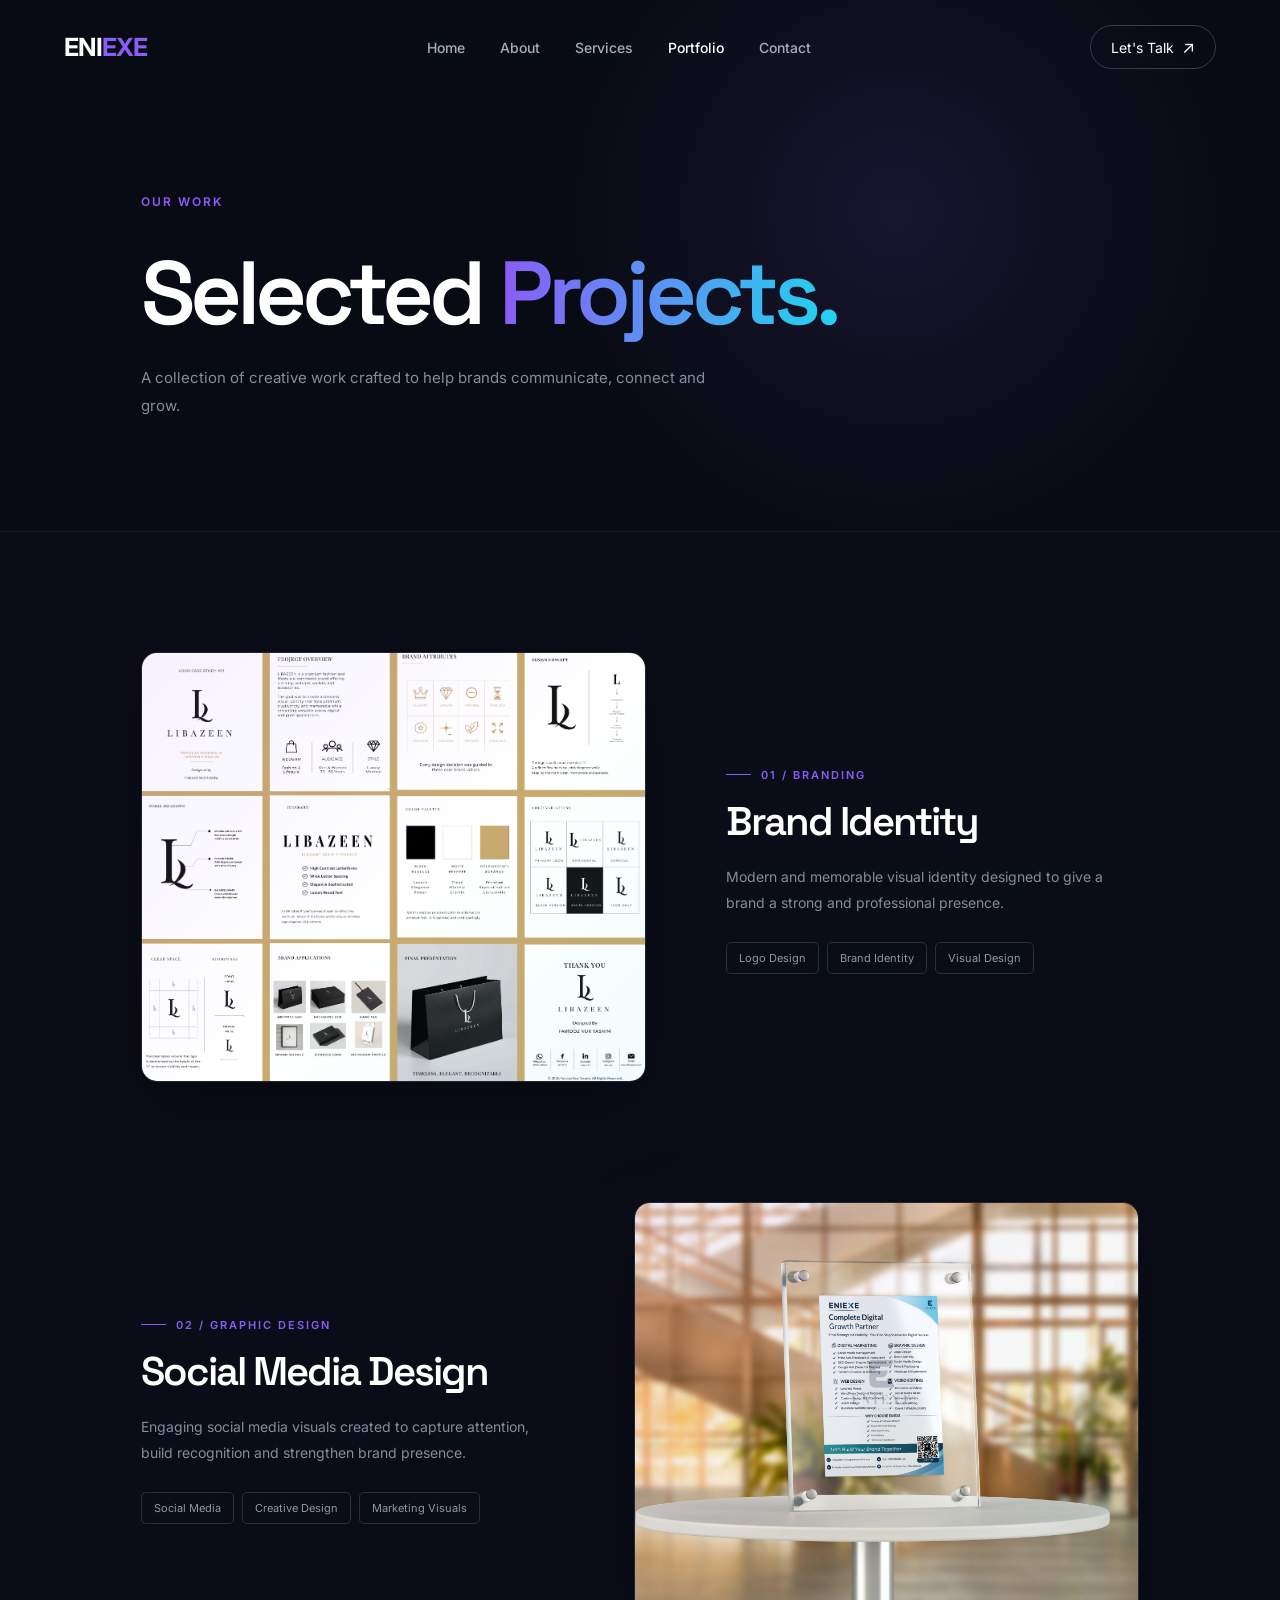
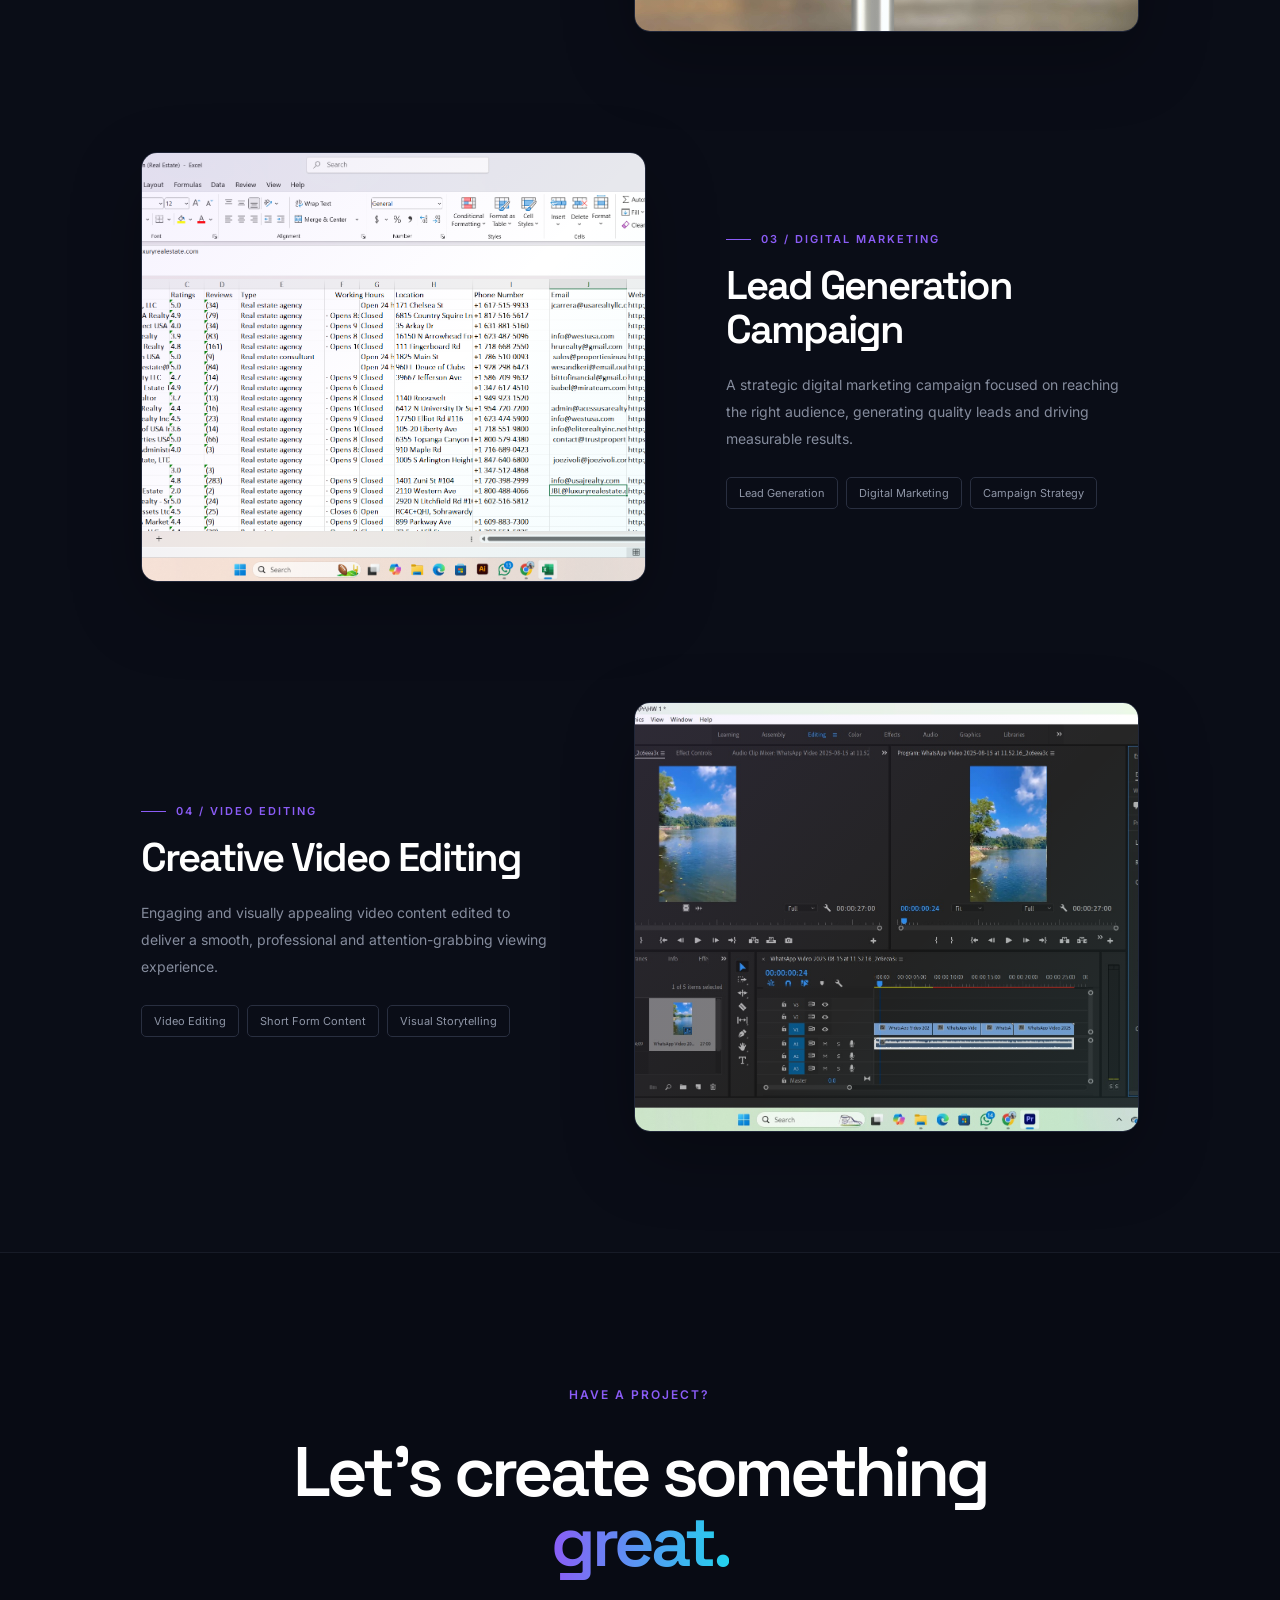
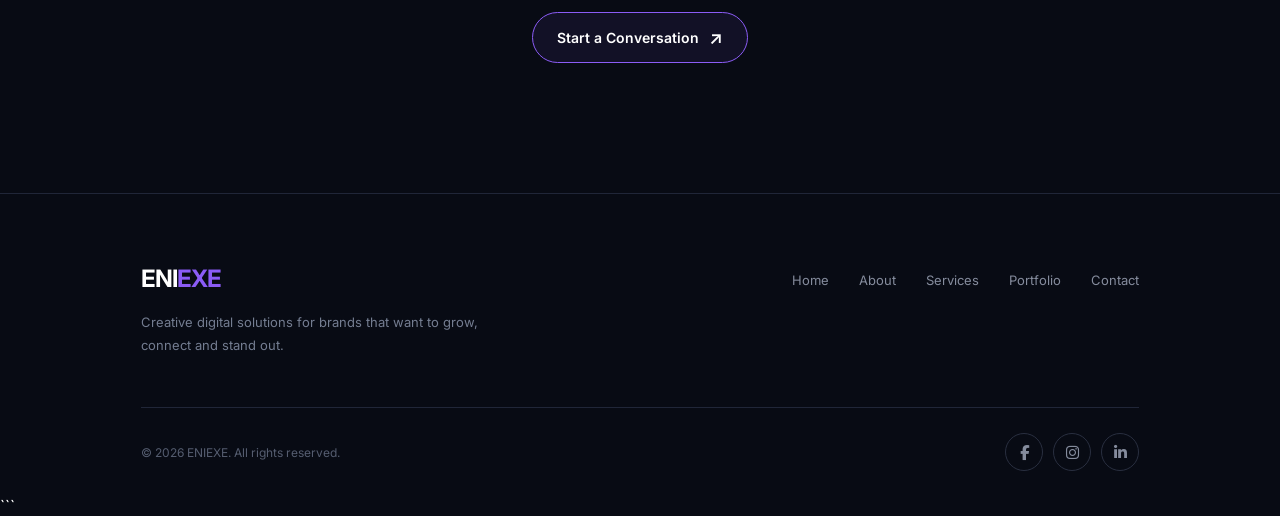
==== commit fe6d0bd7: "Add client work and testimonials page" ====
--- a/portfolio.html
+++ b/portfolio.html
@@ -1,300 +1,506 @@
 <!DOCTYPE html>
-
 <html lang="en">
 
 <head>
 
-```
-<meta charset="UTF-8">
-<meta name="viewport" content="width=device-width, initial-scale=1.0">
-
-<title>Portfolio | ENIEXE</title>
-
-<link rel="preconnect" href="https://fonts.googleapis.com">
-<link rel="preconnect" href="https://fonts.gstatic.com" crossorigin>
-
-<link href="https://fonts.googleapis.com/css2?family=Inter:wght@400;500;600;700&family=Space+Grotesk:wght@500;600;700&display=swap" rel="stylesheet">
-
-<link rel="stylesheet" href="css/style.css">
-
-<!-- Font Awesome -->
-<link
-    rel="stylesheet"
-    href="https://cdnjs.cloudflare.com/ajax/libs/font-awesome/6.5.2/css/all.min.css"
->
-```
+    <meta charset="UTF-8">
+    <meta name="viewport" content="width=device-width, initial-scale=1.0">
+
+    <title>Portfolio | ENIEXE</title>
+
+    <!-- Google Fonts -->
+    <link rel="preconnect" href="https://fonts.googleapis.com">
+    <link rel="preconnect" href="https://fonts.gstatic.com" crossorigin>
+
+    <link
+        href="https://fonts.googleapis.com/css2?family=Inter:wght@400;500;600;700&family=Space+Grotesk:wght@500;600;700&display=swap"
+        rel="stylesheet"
+    >
+
+    <!-- CSS -->
+    <link rel="stylesheet" href="css/style.css">
+
+    <!-- Font Awesome -->
+    <link
+        rel="stylesheet"
+        href="https://cdnjs.cloudflare.com/ajax/libs/font-awesome/6.5.2/css/all.min.css"
+    >
 
 </head>
 
+
 <body>
 
-```
-<!-- =========================
-     NAVBAR
-========================= -->
-
-<nav class="navbar">
-
-    <div class="nav-container">
-
-        <a href="index.html" class="brand">
-            ENI<span>EXE</span>
-        </a>
-
-        <div class="nav-menu">
-
-            <a href="index.html">Home</a>
-            <a href="about.html">About</a>
-            <a href="services.html">Services</a>
-            <a href="portfolio.html" class="active">Portfolio</a>
-            <a href="contact.html">Contact</a>
+
+    <!-- =========================
+         NAVBAR
+    ========================= -->
+
+    <nav class="navbar">
+
+        <div class="nav-container">
+
+            <!-- Brand -->
+            <a href="index.html" class="brand">
+                ENI<span>EXE</span>
+            </a>
+
+
+            <!-- Navigation -->
+            <div class="nav-menu">
+
+                <a href="index.html">
+                    Home
+                </a>
+
+                <a href="about.html">
+                    About
+                </a>
+
+                <a href="services.html">
+                    Services
+                </a>
+
+                <a href="portfolio.html" class="active">
+                    Portfolio
+                </a>
+
+                <a href="contact.html">
+                    Contact
+                </a>
+
+            </div>
+
+
+            <!-- CTA -->
+            <a href="contact.html" class="nav-button">
+                Let's Talk
+                <span>↗</span>
+            </a>
+
+
+            <!-- Mobile Menu -->
+            <button
+                class="menu-toggle"
+                aria-label="Open Menu"
+            >
+                ☰
+            </button>
 
         </div>
 
-        <a href="contact.html" class="nav-button">
-            Let's Talk <span>↗</span>
-        </a>
-
-        <button class="menu-toggle">
-            ☰
-        </button>
-
-    </div>
-
-</nav>
-
-
-
-<!-- =========================
-     PORTFOLIO HERO
-========================= -->
-
-<section class="portfolio-page">
-
-    <div class="portfolio-page-container">
-
-        <span class="section-label">
-            OUR WORK
-        </span>
-
-        <h1>
-            Selected <span>Projects.</span>
-        </h1>
-
-        <p>
-            A collection of creative work crafted to help brands
-            communicate, connect and grow.
-        </p>
-
-    </div>
-
-</section>
-
-
-
-<!-- =========================
-     PROJECTS
-========================= -->
-
-<section class="portfolio-projects">
-
-    <div class="portfolio-projects-container">
-
-
-        <!-- PROJECT 01 -->
-
-        <article class="project-item">
-
-            <div class="project-image">
-
-                <img
-                    src="images/portfolio-1.jpg"
-                    alt="Brand Identity Design"
+    </nav>
+
+
+
+    <!-- =========================
+         PORTFOLIO HERO
+    ========================= -->
+
+    <section class="portfolio-page">
+
+        <div class="portfolio-page-container">
+
+            <span class="section-label">
+                OUR WORK
+            </span>
+
+            <h1>
+                Selected <span>Projects.</span>
+            </h1>
+
+            <p>
+                A collection of creative work crafted to help brands
+                communicate, connect and grow.
+            </p>
+
+        </div>
+
+    </section>
+
+
+
+    <!-- =========================
+         PROJECTS
+    ========================= -->
+
+    <section class="portfolio-projects">
+
+        <div class="portfolio-projects-container">
+
+
+            <!-- ================= PROJECT 01 ================= -->
+
+            <article class="project-item">
+
+                <div class="project-image">
+
+                    <img
+                        src="images/portfolio-1.jpg"
+                        alt="Brand Identity Design"
+                    >
+
+                </div>
+
+
+                <div class="project-content">
+
+                    <span>
+                        01 / BRANDING
+                    </span>
+
+                    <h2>
+                        Brand Identity
+                    </h2>
+
+                    <p>
+                        Modern and memorable visual identity designed
+                        to give a brand a strong and professional presence.
+                    </p>
+
+                    <div class="project-tags">
+
+                        <span>
+                            Logo Design
+                        </span>
+
+                        <span>
+                            Brand Identity
+                        </span>
+
+                        <span>
+                            Visual Design
+                        </span>
+
+                    </div>
+
+                </div>
+
+            </article>
+
+
+
+            <!-- ================= PROJECT 02 ================= -->
+
+            <article class="project-item reverse">
+
+                <div class="project-image">
+
+                    <img
+                        src="images/portfolio-2.jpg"
+                        alt="Social Media Design"
+                    >
+
+                </div>
+
+
+                <div class="project-content">
+
+                    <span>
+                        02 / GRAPHIC DESIGN
+                    </span>
+
+                    <h2>
+                        Social Media Design
+                    </h2>
+
+                    <p>
+                        Engaging social media visuals created to capture
+                        attention, build recognition and strengthen brand presence.
+                    </p>
+
+                    <div class="project-tags">
+
+                        <span>
+                            Social Media
+                        </span>
+
+                        <span>
+                            Creative Design
+                        </span>
+
+                        <span>
+                            Marketing Visuals
+                        </span>
+
+                    </div>
+
+                </div>
+
+            </article>
+
+
+
+            <!-- ================= PROJECT 03 ================= -->
+
+            <article class="project-item">
+
+                <div class="project-image">
+
+                    <img
+                        src="images/portfolio-3.jpg"
+                        alt="Digital Marketing Lead Generation"
+                    >
+
+                </div>
+
+
+                <div class="project-content">
+
+                    <span>
+                        03 / DIGITAL MARKETING
+                    </span>
+
+                    <h2>
+                        Lead Generation Campaign
+                    </h2>
+
+                    <p>
+                        A strategic digital marketing campaign focused on
+                        reaching the right audience, generating quality leads
+                        and driving measurable results.
+                    </p>
+
+                    <div class="project-tags">
+
+                        <span>
+                            Lead Generation
+                        </span>
+
+                        <span>
+                            Digital Marketing
+                        </span>
+
+                        <span>
+                            Campaign Strategy
+                        </span>
+
+                    </div>
+
+                </div>
+
+            </article>
+
+
+
+            <!-- ================= PROJECT 04 ================= -->
+
+            <article class="project-item reverse">
+
+                <div class="project-image">
+
+                    <img
+                        src="images/portfolio-4.jpg"
+                        alt="Video Editing Project"
+                    >
+
+                </div>
+
+
+                <div class="project-content">
+
+                    <span>
+                        04 / VIDEO EDITING
+                    </span>
+
+                    <h2>
+                        Creative Video Editing
+                    </h2>
+
+                    <p>
+                        Engaging and visually appealing video content edited
+                        to deliver a smooth, professional and attention-grabbing
+                        viewing experience.
+                    </p>
+
+                    <div class="project-tags">
+
+                        <span>
+                            Video Editing
+                        </span>
+
+                        <span>
+                            Short Form Content
+                        </span>
+
+                        <span>
+                            Visual Storytelling
+                        </span>
+
+                    </div>
+
+                </div>
+
+            </article>
+
+
+        </div>
+
+    </section>
+
+
+
+    <!-- =========================
+         CTA
+    ========================= -->
+
+    <section class="portfolio-cta">
+
+        <div class="portfolio-cta-container">
+
+            <span class="section-label">
+                HAVE A PROJECT?
+            </span>
+
+            <h2>
+                Let's create something
+                <span>great.</span>
+            </h2>
+
+            <a
+                href="contact.html"
+                class="contact-button"
+            >
+                Start a Conversation
+                <span>↗</span>
+            </a>
+
+        </div>
+
+    </section>
+
+
+
+    <!-- =========================
+         FOOTER
+    ========================= -->
+
+    <footer class="footer">
+
+        <div class="footer-container">
+
+
+            <!-- Footer Brand -->
+
+            <div class="footer-brand">
+
+                <a href="index.html" class="brand">
+                    ENI<span>EXE</span>
+                </a>
+
+                <p>
+                    Creative digital solutions for brands
+                    that want to grow, connect and stand out.
+                </p>
+
+            </div>
+
+
+            <!-- Footer Links -->
+
+            <div class="footer-links">
+
+                <a href="index.html">
+                    Home
+                </a>
+
+                <a href="about.html">
+                    About
+                </a>
+
+                <a href="services.html">
+                    Services
+                </a>
+
+                <a href="portfolio.html">
+                    Portfolio
+                </a>
+
+                <a href="contact.html">
+                    Contact
+                </a>
+
+            </div>
+
+        </div>
+
+
+        <!-- Footer Bottom -->
+
+        <div class="footer-bottom">
+
+            <p>
+                © 2026 ENIEXE. All rights reserved.
+            </p>
+
+
+            <!-- Social Links -->
+
+            <div class="footer-socials">
+
+                <!-- Facebook -->
+                <a
+                    href="https://www.facebook.com/eniexeagency"
+                    target="_blank"
+                    rel="noopener noreferrer"
+                    aria-label="Facebook"
                 >
+                    <i class="fa-brands fa-facebook-f"></i>
+                </a>
+
+
+                <!-- Instagram -->
+                <a
+                    href="https://www.instagram.com/eni_exe/"
+                    target="_blank"
+                    rel="noopener noreferrer"
+                    aria-label="Instagram"
+                >
+                    <i class="fa-brands fa-instagram"></i>
+                </a>
+
+
+                <!-- LinkedIn -->
+                <a
+                    href="https://www.linkedin.com/company/eniexe/"
+                    target="_blank"
+                    rel="noopener noreferrer"
+                    aria-label="LinkedIn"
+                >
+                    <i class="fa-brands fa-linkedin-in"></i>
+                </a>
 
             </div>
 
-            <div class="project-content">
-
-                <span>01 / BRANDING</span>
-
-                <h2>Brand Identity</h2>
-
-                <p>
-                    Modern and memorable visual identity designed
-                    to give a brand a strong and professional presence.
-                </p>
-
-                <div class="project-tags">
-                    <span>Logo Design</span>
-                    <span>Brand Identity</span>
-                    <span>Visual Design</span>
-                </div>
-
-            </div>
-
-        </article>
-
-
-
-        <!-- PROJECT 02 -->
-
-        <article class="project-item reverse">
-
-            <div class="project-image">
-
-                <img
-                    src="images/portfolio-2.jpg"
-                    alt="Social Media Design"
-                >
-
-            </div>
-
-            <div class="project-content">
-
-                <span>02 / GRAPHIC DESIGN</span>
-
-                <h2>Social Media Design</h2>
-
-                <p>
-                    Engaging social media visuals created to capture
-                    attention, build recognition and strengthen brand presence.
-                </p>
-
-                <div class="project-tags">
-                    <span>Social Media</span>
-                    <span>Creative Design</span>
-                    <span>Marketing Visuals</span>
-                </div>
-
-            </div>
-
-        </article>
-
-
-
-        <!-- PROJECT 03 -->
-
-        <article class="project-item">
-
-            <div class="project-image">
-
-                <img
-                    src="images/portfolio-3.jpg"
-                    alt="Digital Marketing Lead Generation"
-                >
-
-            </div>
-
-            <div class="project-content">
-
-                <span>03 / DIGITAL MARKETING</span>
-
-                <h2>Lead Generation Campaign</h2>
-
-                <p>
-                    A strategic digital marketing campaign focused on
-                    reaching the right audience, generating quality leads
-                    and driving measurable results.
-                </p>
-
-                <div class="project-tags">
-                    <span>Lead Generation</span>
-                    <span>Digital Marketing</span>
-                    <span>Campaign Strategy</span>
-                </div>
-
-            </div>
-
-        </article>
-
-
-
-        <!-- PROJECT 04 -->
-
-        <article class="project-item reverse">
-
-            <div class="project-image">
-
-                <img
-                    src="images/portfolio-4.jpg"
-                    alt="Video Editing Project"
-                >
-
-            </div>
-
-            <div class="project-content">
-
-                <span>04 / VIDEO EDITING</span>
-
-                <h2>Creative Video Editing</h2>
-
-                <p>
-                    Engaging and visually appealing video content edited
-                    to deliver a smooth, professional and attention-grabbing
-                    viewing experience.
-                </p>
-
-                <div class="project-tags">
-                    <span>Video Editing</span>
-                    <span>Short Form Content</span>
-                    <span>Visual Storytelling</span>
-                </div>
-
-            </div>
-
-        </article>
-
-
-    </div>
-
-</section>
-
-
-
-<!-- =========================
-     CTA
-========================= -->
-
-<section class="portfolio-cta">
-
-    <div class="portfolio-cta-container">
-
-        <span class="section-label">
-            HAVE A PROJECT?
-        </span>
-
-        <h2>
-            Let's create something
-            <span>great.</span>
-        </h2>
-
-        <a href="contact.html" class="contact-button">
-            Start a Conversation
-            <span>↗</span>
-        </a>
-
-    </div>
-
-</section>
+        </div>
+
     </footer>
 
 
-    <!-- ================= JAVASCRIPT ================= -->
+
+    <!-- =========================
+         JAVASCRIPT
+    ========================= -->
 
     <script>
+
         const menuToggle = document.querySelector(".menu-toggle");
         const navMenu = document.querySelector(".nav-menu");
 
         if (menuToggle && navMenu) {
 
-            menuToggle.addEventListener("click", () => {
+            menuToggle.addEventListener("click", function () {
+
                 navMenu.classList.toggle("mobile-active");
+
             });
 
         }
+
     </script>
 
+
 </body>
 
-</html>+</html>
+```
--- a/css/style.css
+++ b/css/style.css
@@ -1,43 +1,30 @@
-/* =========================================================
-   ENIEXE — GLOBAL STYLESHEET
-   ========================================================= */
-
-
-/* =========================
-   RESET
-========================= */
-
 * {
     margin: 0;
     padding: 0;
     box-sizing: border-box;
 }
-
+html,
+body {
+    margin: 0;
+    padding: 0;
+}
 html {
     scroll-behavior: smooth;
 }
-
 body {
     font-family: 'Inter', sans-serif;
     background: #080b14;
     color: #ffffff;
     overflow-x: hidden;
 }
-
 a {
     text-decoration: none;
     color: inherit;
 }
-
 img {
     max-width: 100%;
 }
-
-
-/* =========================
-   NAVBAR
-========================= */
-
+/* ========= NAVBAR ========= */
 .navbar {
     position: absolute;
     top: 0;
@@ -46,133 +33,89 @@
     padding: 25px 0;
     z-index: 1000;
 }
-
 .nav-container {
     width: 90%;
     max-width: 1200px;
     margin: auto;
-
     display: flex;
     align-items: center;
     justify-content: space-between;
 }
-
-
 /* Brand */
-
 .brand {
     color: #ffffff;
     font-size: 25px;
     font-weight: 700;
     letter-spacing: -1px;
 }
-
 .brand span {
     color: #8b5cf6;
 }
-
-
 /* Navigation */
-
 .nav-menu {
     display: flex;
     align-items: center;
     gap: 35px;
 }
-
 .nav-menu a {
     color: #a7adbd;
     font-size: 14px;
     font-weight: 500;
     transition: 0.3s ease;
 }
-
 .nav-menu a:hover,
 .nav-menu a.active {
     color: #ffffff;
 }
-
-
 /* Let's Talk */
-
 .nav-button {
     display: flex;
     align-items: center;
     gap: 8px;
-
     padding: 11px 20px;
-
     color: #ffffff;
-
     border: 1px solid #353a4a;
     border-radius: 30px;
-
     font-size: 14px;
-
     transition: 0.3s ease;
 }
-
 .nav-button span {
     font-size: 17px;
 }
-
 .nav-button:hover {
     background: #ffffff;
     color: #080b14;
     border-color: #ffffff;
 }
-
-
 /* Mobile Menu Button */
-
 .menu-toggle {
     display: none;
-
     background: transparent;
     border: none;
-
     color: #ffffff;
     font-size: 25px;
-
     cursor: pointer;
 }
 
 
-/* =========================
-   COMMON SECTION LABEL
-========================= */
-
+/* ======== COMMON SECTION LABEL ======== */
 .section-label {
     display: inline-block;
-
     margin-bottom: 15px;
-
     color: #8b5cf6;
-
     font-size: 12px;
     font-weight: 600;
-
     letter-spacing: 2px;
 }
-
-
-/* =========================
-   HERO
-========================= */
-
+/* ============ HERO ========= */
 .hero {
     min-height: 100vh;
-
     position: relative;
-
     display: flex;
     align-items: center;
     justify-content: center;
-
     text-align: center;
-
     overflow: hidden;
-
     background:
         radial-gradient(
             circle at 50% 40%,
@@ -186,236 +129,146 @@
         ),
         #080b14;
 }
-
 .hero-content {
     width: 90%;
     max-width: 850px;
-
     padding-top: 80px;
-
     position: relative;
     z-index: 2;
 }
-
-
 /* Hero Logo */
-
 .logo {
     width: 120px;
     max-width: 100%;
     margin-bottom: 25px;
-
     filter: brightness(0) invert(1);
 }
-
-
 /* Hero Heading */
-
 .hero h1 {
     font-family: 'Space Grotesk', sans-serif;
-
     font-size: clamp(60px, 9vw, 110px);
-
     line-height: 0.95;
-
     font-weight: 700;
-
     letter-spacing: -5px;
-
     margin-bottom: 15px;
-
     background: linear-gradient(
         90deg,
         #ffffff,
         #8b5cf6,
         #22d3ee
     );
-
     -webkit-background-clip: text;
     -webkit-text-fill-color: transparent;
 }
-
-
 /* Hero Subtitle */
-
 .hero h3 {
     font-size: 20px;
     font-weight: 500;
-
     color: #b5bbca;
-
     margin-bottom: 25px;
 }
-
-
 /* Hero Description */
-
 .hero p {
     max-width: 650px;
-
     margin: 0 auto 35px;
-
     color: #9299aa;
-
     font-size: 15px;
     line-height: 1.8;
 }
-
-
-/* =========================
-   BUTTONS
-========================= */
-
+/* ========= BUTTONS ========= */
 .buttons {
     display: flex;
-
     justify-content: center;
     align-items: center;
-
     gap: 15px;
 }
-
 .buttons a {
     display: inline-flex;
-
     align-items: center;
     justify-content: center;
-
     padding: 14px 25px;
-
     border-radius: 7px;
-
     font-size: 14px;
     font-weight: 600;
-
     transition: 0.3s ease;
 }
-
-
 /* Primary Button */
-
 .buttons a:first-child {
     background: #ffffff;
     color: #080b14;
 }
-
 .buttons a:first-child:hover {
     transform: translateY(-3px);
-
     box-shadow:
         0 10px 30px rgba(255, 255, 255, 0.15);
 }
-
-
 /* Secondary Button */
-
 .buttons a:last-child {
     border: 1px solid #353a4a;
     color: #ffffff;
 }
-
 .buttons a:last-child:hover {
     border-color: #8b5cf6;
     background: rgba(139, 92, 246, 0.08);
 }
-
-
-/* =========================
-   ABOUT SECTION
-========================= */
-
+/* ========= ABOUT SECTION ========== */
 .about-section {
     padding: 140px 0;
-
     background: #080b14;
-
     border-top: 1px solid #171b27;
 }
-
 .about-container {
     width: 78%;
     max-width: 1200px;
-
     margin: auto;
-
     display: grid;
-
     grid-template-columns: 1fr 1fr;
-
     gap: 100px;
 }
-
-
 /* About Left */
-
 .about-left h2 {
     margin-top: 25px;
-
     font-family: 'Space Grotesk', sans-serif;
-
     font-size: clamp(50px, 6vw, 80px);
-
     line-height: 1.05;
-
     font-weight: 600;
-
     letter-spacing: -4px;
-
     color: #ffffff;
 }
-
 .about-left h2 span {
     display: block;
-
     background: linear-gradient(
         90deg,
         #9b6cff,
         #35c6e8
     );
-
     -webkit-background-clip: text;
     -webkit-text-fill-color: transparent;
 }
-
-
 /* About Right */
-
 .about-right {
     padding-top: 45px;
 }
-
 .about-right p {
     color: #8f9bb5;
-
     font-size: 15px;
     line-height: 1.9;
-
     margin-bottom: 25px;
 }
-
 .about-right .about-intro {
     color: #dce1ed;
-
     font-size: 19px;
     line-height: 1.7;
 }
-
-
 /* About Link */
-
 .about-link {
     display: inline-flex;
-
     align-items: center;
     gap: 10px;
-
     margin-top: 15px;
-
     color: #ffffff;
-
     font-size: 14px;
     font-weight: 600;
-
     border-bottom: 1px solid #353a4a;
 
     padding-bottom: 8px;
@@ -431,12 +284,7 @@
     color: #9b6cff;
     border-color: #9b6cff;
 }
-
-
-/* =========================
-   ABOUT STATS
-========================= */
-
+/* ======= ABOUT STATS ========= */
 .about-stats {
     width: 78%;
     max-width: 1200px;
@@ -450,7 +298,6 @@
     border-top: 1px solid #202638;
     border-bottom: 1px solid #202638;
 }
-
 .stat {
     padding: 40px 25px;
 
@@ -1909,4 +1756,571 @@
     .contact-content h2 {
         font-size: 48px;
     }
-}+}
+/* =========================
+   PORTFOLIO PREMIUM POLISH
+========================= */
+
+.project-item {
+    position: relative;
+}
+
+.project-image {
+    position: relative;
+    box-shadow: 0 25px 70px rgba(0, 0, 0, 0.25);
+    transition: transform 0.4s ease, border-color 0.4s ease,
+                box-shadow 0.4s ease;
+}
+
+.project-image::after {
+    content: "";
+    position: absolute;
+    inset: 0;
+
+    background: linear-gradient(
+        135deg,
+        rgba(139, 92, 246, 0.08),
+        transparent 55%,
+        rgba(34, 211, 238, 0.06)
+    );
+
+    pointer-events: none;
+}
+
+.project-item:hover .project-image {
+    transform: translateY(-5px);
+    border-color: #39304f;
+    box-shadow: 0 30px 80px rgba(0, 0, 0, 0.35);
+}
+
+
+/* Project number */
+
+.project-content > span {
+    position: relative;
+    display: inline-flex;
+    align-items: center;
+    gap: 10px;
+}
+
+.project-content > span::before {
+    content: "";
+    width: 25px;
+    height: 1px;
+    background: #8b5cf6;
+}
+
+
+/* Project title */
+
+.project-content h2 {
+    transition: 0.3s ease;
+}
+
+.project-item:hover .project-content h2 {
+    transform: translateX(5px);
+}
+
+
+/* Tags */
+
+.project-tags span {
+    transition: 0.3s ease;
+}
+
+.project-tags span:hover {
+    color: #ffffff;
+    border-color: #8b5cf6;
+    background: rgba(139, 92, 246, 0.08);
+}
+
+
+/* Better mobile spacing */
+
+@media (max-width: 768px) {
+
+    .project-item {
+        margin-bottom: 90px;
+    }
+
+    .project-image {
+        box-shadow: 0 20px 50px rgba(0, 0, 0, 0.25);
+    }
+
+    .project-content h2 {
+        transform: none !important;
+    }
+}
+/* =========================
+   CONTACT PAGE POLISH
+========================= */
+
+.contact-section {
+    min-height: 85vh;
+    display: flex;
+    align-items: center;
+}
+
+.contact-item a {
+    display: inline-block;
+}
+
+.contact-item a:hover {
+    transform: translateX(3px);
+}
+
+
+/* WhatsApp hover */
+
+.contact-item:nth-child(3) a:hover {
+    color: #22d3ee;
+}
+
+
+/* Mobile */
+
+@media (max-width: 768px) {
+
+    .contact-section {
+        min-height: auto;
+    }
+
+    .contact-container {
+        padding-top: 30px;
+    }
+
+}
+```css
+/* =========================================================
+   CLIENT WORK PAGE
+========================================================= */
+
+.client-work-hero {
+    padding-bottom: 120px;
+}
+
+
+/* =========================
+   CLIENT PROJECTS
+========================= */
+
+.client-projects {
+    padding: 130px 0;
+    background: #0a0d17;
+    border-top: 1px solid #171b27;
+}
+
+.client-projects-container {
+    width: 78%;
+    max-width: 1200px;
+    margin: auto;
+}
+
+.client-section-heading {
+    display: flex;
+    justify-content: space-between;
+    align-items: flex-end;
+    gap: 50px;
+    margin-bottom: 80px;
+}
+
+.client-section-heading h2 {
+    margin: 0;
+    font-family: 'Space Grotesk', sans-serif;
+    font-size: clamp(45px, 6vw, 70px);
+    line-height: 1;
+    letter-spacing: -4px;
+    font-weight: 600;
+}
+
+.client-section-heading h2 span {
+    background: linear-gradient(
+        90deg,
+        #8b5cf6,
+        #22d3ee
+    );
+    -webkit-background-clip: text;
+    -webkit-text-fill-color: transparent;
+}
+
+.client-section-heading > p {
+    max-width: 400px;
+    margin: 0;
+    color: #858c9d;
+    font-size: 14px;
+    line-height: 1.8;
+}
+
+
+/* =========================
+   CLIENT PROJECT CARD
+========================= */
+
+.client-project-card {
+    display: grid;
+    grid-template-columns: 1.15fr 0.85fr;
+    gap: 80px;
+    align-items: center;
+    margin-bottom: 120px;
+}
+
+.client-project-card:last-child {
+    margin-bottom: 0;
+}
+
+.client-project-card.reverse {
+    grid-template-columns: 0.85fr 1.15fr;
+}
+
+.client-project-card.reverse .client-project-image {
+    order: 2;
+}
+
+.client-project-card.reverse .client-project-content {
+    order: 1;
+}
+
+
+/* Project Image */
+
+.client-project-image {
+    height: 430px;
+    overflow: hidden;
+    border: 1px solid #202638;
+    border-radius: 16px;
+    background: #0d111d;
+    box-shadow: 0 25px 70px rgba(0, 0, 0, 0.25);
+    transition: 0.4s ease;
+}
+
+.client-project-image img {
+    width: 100%;
+    height: 100%;
+    display: block;
+    object-fit: cover;
+    transition: transform 0.5s ease;
+}
+
+.client-project-card:hover .client-project-image {
+    transform: translateY(-5px);
+    border-color: #39304f;
+    box-shadow: 0 30px 80px rgba(0, 0, 0, 0.35);
+}
+
+.client-project-card:hover .client-project-image img {
+    transform: scale(1.04);
+}
+
+
+/* Project Content */
+
+.client-project-number {
+    display: inline-flex;
+    align-items: center;
+    gap: 10px;
+    margin-bottom: 18px;
+    color: #8b5cf6;
+    font-size: 11px;
+    font-weight: 600;
+    letter-spacing: 2px;
+}
+
+.client-project-number::before {
+    content: "";
+    width: 25px;
+    height: 1px;
+    background: #8b5cf6;
+}
+
+.client-project-content h3 {
+    margin: 0 0 20px;
+    font-family: 'Space Grotesk', sans-serif;
+    font-size: 40px;
+    line-height: 1.1;
+    letter-spacing: -2px;
+    font-weight: 600;
+    color: #ffffff;
+}
+
+.client-project-content > p {
+    max-width: 480px;
+    margin: 0 0 25px;
+    color: #858c9d;
+    font-size: 14px;
+    line-height: 1.9;
+}
+
+
+/* Tags */
+
+.client-tags {
+    display: flex;
+    flex-wrap: wrap;
+    gap: 8px;
+}
+
+.client-tags span {
+    padding: 8px 12px;
+    border: 1px solid #292f40;
+    border-radius: 5px;
+    color: #8f96a7;
+    font-size: 11px;
+    transition: 0.3s ease;
+}
+
+.client-tags span:hover {
+    color: #ffffff;
+    border-color: #8b5cf6;
+    background: rgba(139, 92, 246, 0.08);
+}
+
+
+/* =========================================================
+   TESTIMONIALS
+========================================================= */
+
+.testimonials-section {
+    padding: 130px 0;
+    background: #080b14;
+    border-top: 1px solid #171b27;
+}
+
+.testimonials-container {
+    width: 78%;
+    max-width: 1200px;
+    margin: auto;
+}
+
+.testimonials-heading {
+    max-width: 700px;
+    margin-bottom: 65px;
+}
+
+.testimonials-heading h2 {
+    margin: 15px 0 20px;
+    font-family: 'Space Grotesk', sans-serif;
+    font-size: clamp(45px, 6vw, 70px);
+    line-height: 1;
+    letter-spacing: -4px;
+    font-weight: 600;
+}
+
+.testimonials-heading h2 span {
+    background: linear-gradient(
+        90deg,
+        #8b5cf6,
+        #22d3ee
+    );
+    -webkit-background-clip: text;
+    -webkit-text-fill-color: transparent;
+}
+
+.testimonials-heading > p {
+    max-width: 520px;
+    color: #858c9d;
+    font-size: 14px;
+    line-height: 1.8;
+}
+
+
+/* Testimonial Grid */
+
+.testimonial-grid {
+    display: grid;
+    grid-template-columns: repeat(3, 1fr);
+    gap: 20px;
+}
+
+
+/* Testimonial Card */
+
+.testimonial-card {
+    padding: 32px;
+    background: #0d111d;
+    border: 1px solid #202638;
+    border-radius: 14px;
+    transition: 0.4s ease;
+}
+
+.testimonial-card:hover {
+    transform: translateY(-7px);
+    border-color: #39304f;
+    box-shadow: 0 20px 50px rgba(0, 0, 0, 0.25);
+}
+
+
+/* Testimonial Top */
+
+.testimonial-top {
+    display: flex;
+    justify-content: space-between;
+    align-items: center;
+    margin-bottom: 30px;
+}
+
+.testimonial-stars {
+    color: #a78bfa;
+    font-size: 14px;
+    letter-spacing: 3px;
+}
+
+.testimonial-top > span {
+    color: #555d70;
+    font-family: 'Space Grotesk', sans-serif;
+    font-size: 13px;
+}
+
+
+/* Testimonial Text */
+
+.testimonial-text {
+    min-height: 150px;
+    margin: 0 0 30px;
+    color: #c5cada;
+    font-size: 14px;
+    line-height: 1.9;
+}
+
+
+/* Client */
+
+.testimonial-client {
+    display: flex;
+    align-items: center;
+    gap: 13px;
+    padding-top: 20px;
+    border-top: 1px solid #202638;
+}
+
+.client-avatar {
+    width: 42px;
+    height: 42px;
+    display: flex;
+    align-items: center;
+    justify-content: center;
+    border: 1px solid #39304f;
+    border-radius: 50%;
+    background: rgba(139, 92, 246, 0.08);
+    color: #a78bfa;
+    font-family: 'Space Grotesk', sans-serif;
+    font-weight: 600;
+}
+
+.testimonial-client h4 {
+    margin: 0 0 4px;
+    color: #ffffff;
+    font-size: 13px;
+    font-weight: 600;
+}
+
+.testimonial-client p {
+    margin: 0;
+    color: #6f788c;
+    font-size: 11px;
+}
+
+
+/* CTA */
+
+.client-work-cta {
+    border-top: 1px solid #171b27;
+}
+
+
+/* =========================================================
+   MOBILE
+========================================================= */
+
+@media (max-width: 768px) {
+
+    .client-work-hero {
+        padding: 150px 0 80px;
+    }
+
+    .client-projects {
+        padding: 90px 0;
+    }
+
+    .client-projects-container,
+    .testimonials-container {
+        width: 90%;
+    }
+
+    .client-section-heading {
+        flex-direction: column;
+        align-items: flex-start;
+        gap: 25px;
+        margin-bottom: 55px;
+    }
+
+    .client-section-heading h2 {
+        font-size: 48px;
+    }
+
+    .client-project-card,
+    .client-project-card.reverse {
+        grid-template-columns: 1fr;
+        gap: 35px;
+        margin-bottom: 80px;
+    }
+
+    .client-project-card.reverse .client-project-image {
+        order: 1;
+    }
+
+    .client-project-card.reverse .client-project-content {
+        order: 2;
+    }
+
+    .client-project-image {
+        height: 300px;
+    }
+
+    .client-project-content h3 {
+        font-size: 32px;
+    }
+
+    .testimonials-section {
+        padding: 90px 0;
+    }
+
+    .testimonials-heading h2 {
+        font-size: 48px;
+    }
+
+    .testimonial-grid {
+        grid-template-columns: 1fr;
+        gap: 18px;
+    }
+
+    .testimonial-text {
+        min-height: auto;
+    }
+
+}
+
+
+/* =========================================================
+   SMALL MOBILE
+========================================================= */
+
+@media (max-width: 480px) {
+
+    .client-section-heading h2 {
+        font-size: 40px;
+    }
+
+    .client-project-content h3 {
+        font-size: 29px;
+    }
+
+    .client-project-image {
+        height: 230px;
+    }
+
+    .testimonials-heading h2 {
+        font-size: 40px;
+    }
+
+}
+```
